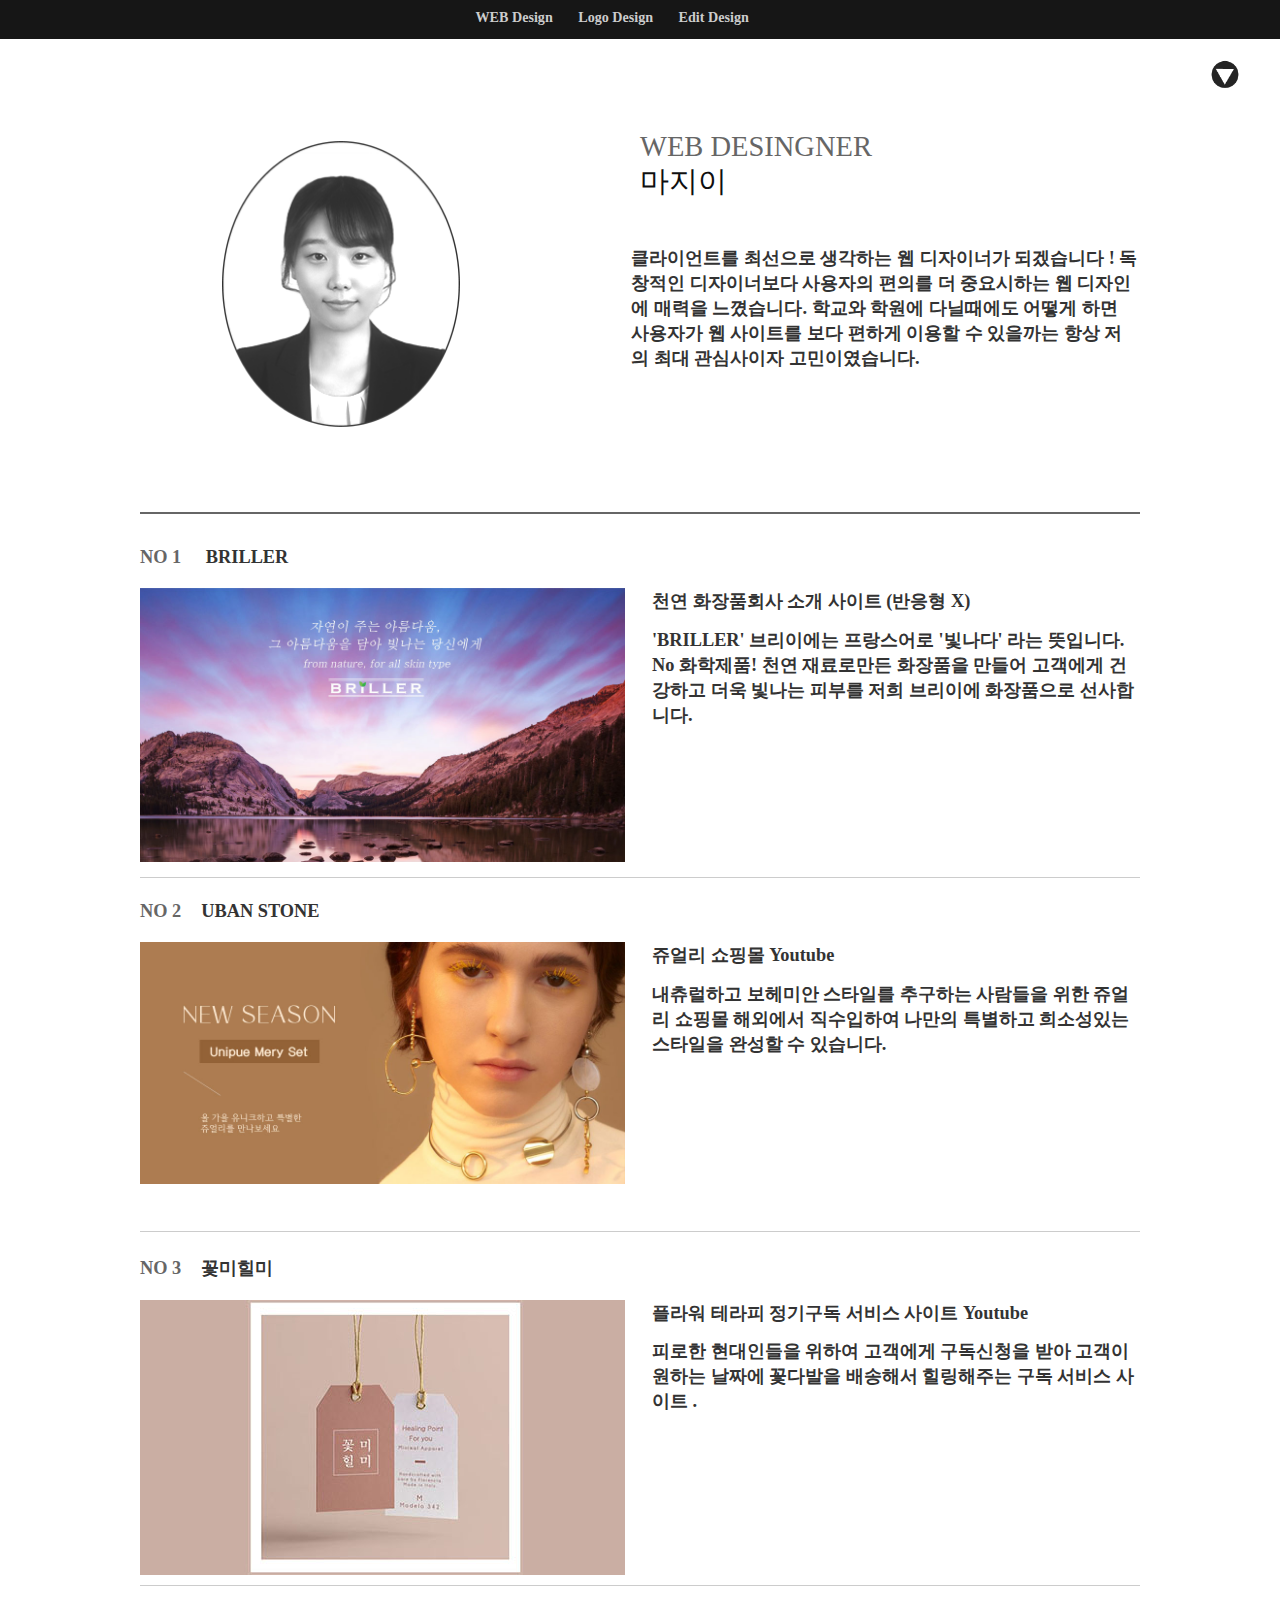
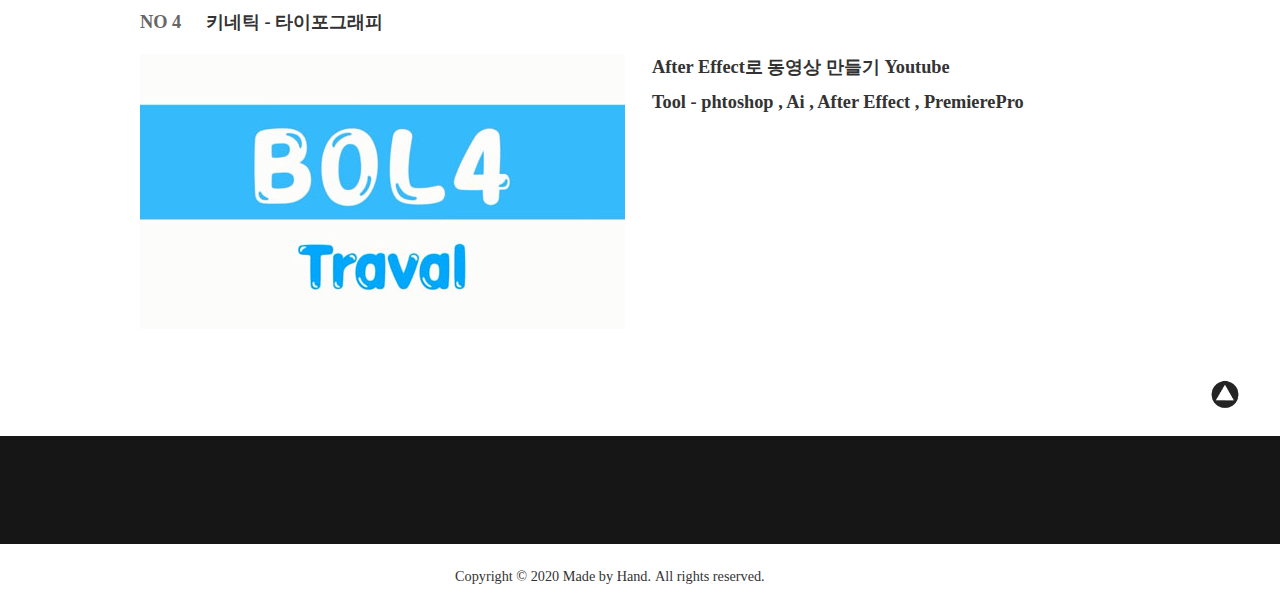
==== index.html @ 869786cc "react_compl" ====
<!DOCTYPE html>
<html dir="ltr" lang="en-US"> 
<head> 
 
<meta http-equiv="X-UA-Compatible" content="IE=Edge" /> 
<meta charset="UTF-8"/> 
 
<meta name="description" content="Made by Hand" /> 
<meta name="viewport" content="width=device-width; initial-scale=1.0; maximum-scale=1.0" />
  
<link href="portfolio/main.css" rel="stylesheet" media="all" />
<link href="portfolio/nav.css" rel="stylesheet" media="all" />

<!-- <link rel="author" href="humans.txt" />
  
<script src="/mint/?js" type="text/javascript"></script>

<script src="http://use.typekit.com/pnt3mmt.js"></script> 
<script>try{Typekit.load();}catch(e){}</script>  -->

<!-- <script src="http://code.jquery.com/jquery-1.6.1.min.js"></script>
<script src="http://thisismadebyhand.com/js/modernizr-2.0.6.js"></script>
<script src="http://thisismadebyhand.com/js/vimeo.js"></script>
<script src="http://thisismadebyhand.com/js/misc.js"></script>
<script src="http://thisismadebyhand.com/js/respond.min.js"></script> -->

<title> 항상 최선을 원하는 웹디자이너 , 마지이 </title> 


 
</head> 

<body>
	<div id="nav"> 
	    <ul>
	    	<li class="current"><a href="file/web.html">WEB Design</a></li>
	    	<li class="current"><a href="file/logo.html">Logo Design</a></li>
	    	<li class="current"><a href="file/edit.html">Edit Design</a></li>
	    	
			
		</ul>

 	</div><!--#nav-->
<br> <!--- 버튼 과 nav의 간격 조정---->  
<div id="wrapper"> 

  <div id="content" class="home">


    <div class="position">
		<a href="#footer"><img src="file/footerButtom.png" alt="bottum" 
			></a>
      </div>
    

	  <div id="head"> 

		
		<h1 class="logo"><a href="index.html"><img src="portfolio/myphto.png" alt="Made by Hand" /></h1> 
	

		<h2 class="title"><span>WEB Desingner</span> 마지이</h2>  <!-- 폰트 크기 수정-->

	
		
		</div><!--#head--> 
      

	<!-- 내 이미지랑 자기소개 문구 좋은거 넣기 -->
	<div class="film-container"> 
	    <!-- <div class="player"> 
	 
			 <img src="http://thisismadebyhand.com/imgs/bike-maker.jpg" class="film-fallback" alt="{film_title}" />
		
		 <iframe src="http://player.vimeo.com/video/66106900?title=0&amp;byline=0&amp;portrait=0&amp;color=f1f1ef" id="vimeo" width="1200" height="675" frameborder="0"></iframe>
	    </div>   -->
	    <div class="film-intro"> 
		  <p> 

			클라이언트를 최선으로 생각하는 웹 디자이너가 되겠습니다 !
			독창적인 디자이너보다 사용자의 편의를 더 중요시하는 웹 디자인에
			매력을 느꼈습니다.
			학교와 학원에 다닐때에도 어떻게 하면 사용자가 웹 사이트를 보다 편하게
			이용할 수 있을까는 항상 저의 최대 관심사이자 고민이였습니다.
			
		  </p>
		      

		
  

	     <!-- <a href="http://thisismadebyhand.com/film/the_bike_maker" class="credits">credits</a> -->
		</div> 
		
	</div>
   

	<div class="film-list">
		  <h2 class="more-series"></h2>
		  <br>
		  <ol>
			
			 	 
			  <li>
				<a href="http://briller.dothome.co.kr/index.html">
			  		<div class="film-list-item">
			  			<h3 class="title"> <span> No 1 </span> BRILLER</h3>
				  		<img src="portfolio/main_img3.jpg" alt="The Distiller" />
                   
				  		<div class="film-desc">
                              <h4>천연 화장품회사 소개 사이트 (반응형 X)</h4>
				  			  <p> 'BRILLER' 브리이에는 프랑스어로 '빛나다' 라는 뜻입니다. No 화학제품! 천연 재료로만든
                                  화장품을 만들어 고객에게 건강하고 더욱 빛나는 피부를 저희 브리이에 화장품으로 선사합니다.
                              </p>
								
							</a> 
						  </div><!--.film-desc-->
						
			  		</div><!--.film-list-item-->
			  </li>
			  	 
			  <li>
				<a href="https://youtu.be/ygRdBAuLmvg">
			  		<div class="film-list-item">
			  			<h3 class="title"><span>No 2</span>UBAN STONE</h2>
				  		<img src="portfolio/new3.jpg" alt="The Knife Maker" />
                 
				  		<div class="film-desc">
                            <h4> 쥬얼리 쇼핑몰 Youtube</h4>
				  			<p> 내츄럴하고 보헤미안 스타일를 추구하는 사람들을 위한 쥬얼리 쇼핑몰
                                해외에서 직수입하여 나만의 특별하고 희소성있는 스타일을 완성할 수 있습니다.
							  </p>
							  <!-- <p>
						      WORK 
							 <br>- 기여도 100% 
							  <br>      - 로고 제작 , 레이아웃 제작, 메인 페이지, 상세페이지 이미지 제작
                              <br>       - bootstrap , javascript 코딩 작업
                              <br>       - jsp , spring 작업 
                              <br>       - sqlDeveloper 회원가입 , 로그인 , 게시판 구현
                            </p> -->
						</a>
				  		</div><!--.film-desc-->
			  		</div><!--.film-list-item-->
			  </li>
			  	 
			  <li>
				<a href="https://youtu.be/Ve0zOgOhh1Q">
			  		<div class="film-list-item">
			  			<h3 class="title"><span>No 3</span>꽃미힐미</h3>
				  		<img src="portfolio/flower.jpg" alt="The Beekeeper" />
                  
				  		<div class="film-desc">
                            <h4> 플라워 테라피 정기구독 서비스 사이트 Youtube</h4>
                            <p>  피로한 현대인들을 위하여 고객에게 구독신청을 받아
                                고객이 원하는 날짜에 꽃다발을 배송해서 힐링해주는
                                구독 서비스 사이트 .
                            </p>
						 <!-- WORK 
						 <br> - 기여도 30% 
                             <br>      - 로고 제작 , 레이아웃 제작, 메인 페이지, 상세페이지 이미지 제작
                             <br>      - bootstrap , css 코딩 작업
                             <br>      - jsp , spring 작업 
                                  
                          </p> -->
						</a>
                        </div><!--.film-desc-->
			  		</div><!--.film-list-item-->
			  </li>
			  
			
			  
			  <li>
				<a href="https://youtu.be/M80Gk_ZVN9g" >
			  		<div class="film-list-item" >
			  			<h3 class="title" ><span>No 4</span> 키네틱 - 타이포그래피</h3>
				  		<img src="portfolio/typo.jpg" alt="The Beekeeper" style ="outline: soild 1px #000;" />
                  
				  		<div class="film-desc">
                            <h4> After Effect로 동영상 만들기 Youtube</h4>
                       <p>Tool -  phtoshop , Ai , After Effect , PremierePro</p>
                          <!-- <p> 
							  WORK 
							  <br> - 기여도 100% 
							  <br>	   - 이미지 제작 
							  <br>	   - Effect 기능 구현 
							  <br>	   - 음악 , 영상 편집
                                  
                          </p> -->
						</a>
                        </div><!--.film-desc-->
			  		</div><!--.film-list-item-->
			  </li>
              
              
              
            </ol>
    
		</div><!--.film-list-->
		
		
	</div><!--#content-->
	
	<div class="top">
		<div class="position">
		  <a href="#"><img src="file/topButtom.png" alt="top" ></a>

		   </div>
		</div>


		<br>
	
		</div><!--#wrapper (opens in includes/document_head)--> 
		

  

		<div id="footer"> 
	
		
		</div><!--.newsletter-->
	
	  
	
			 <div class="copyright">
				 <script type="text/javascript">
			   </script>
	
				 <span>Copyright &copy; 2020 Made by Hand.</span><span>All rights reserved.</span>
			 </div><!--.copyright--> 
		</div><!--#footer-->

</body> 
</html>
---- portfolio/main.css ----
/* Made by Hand styles */
/* The visual design and layout for Made by Hand are copyright Mandy Brown and may not be reproduced. */


/* reset --------------------------------------------------------------------------------------- */

html, body, div, span, object, iframe, h1, h2, h3, h4, h5, h6, p, a, em, img, strong, b, u, i, dl, dt, dd, ol, ul, li { margin: 0; padding: 0; font-size: 100%; vertical-align: baseline; border: 0; outline: 0; background: transparent; }
ol, ul { list-style: none; }
:focus { outline: 0; }

/** ----------------------
 	fonts loading 
---------------------- **/
.wf-loading { visibility: hidden; /* hide web fonts until they have finished loading */ }

/** ----------------------
 	general 
---------------------- **/


body {  /* 전체 페이지 */
	background: rgb(255, 255, 255);  /*1200px 제외된 나머지 바탕 색*/
	color: #333;
	font: 1.14564em "Adobe Caslon Pro Bold"; /* 18px/16px */
}

.position{  /* 탑 보턴 클릭시 이동 이미지로 바꺼서 다시 정렬*/
  text-align: right;
}

.position img{

	width: 30px;
	height: 30px;
}


.top{  /* top 버튼 자꾸 내용으로 들어가서 div 만들어서  wrapper 밖으로 빼냄*/
	max-width: 1200px; margin: 0 auto;
	/* display : block; */
	margin : right;
	
}

/* 반응현 안  contents*/
#wrapper { max-width: 1200px; margin: 0 auto; background: rgb(255, 255, 255); overflow: hidden; }

h2.title {   /* 내소개 폰트 설정*/
	width: 50%; /* 540px/1200px */
	font-size: 1.55555em; /* 32px/16px */
	/* font-style: italic; */
	font-weight: normal;
	color: rgb(15, 15, 15);
	float: right;   /* 1200px  50 % > 600px 안에 오른쪽 정렬*/
	margin-left: 1%; /* 24px/1200px */
	display: block;

}

h2.title span {  /* 상단 webdesigner 글자 설정*/

	margin-top: -1px;
	color: #666; 
	font: 300 .4375em/1.2 ; /* 14px/32px */
	display: block; 
	text-transform: uppercase;
	
}

 h3 {  
	/* padding-top: .75em;  */

	color: #333;
	font: bold 5em ; 
	text-transform: uppercase;
	padding-bottom: 20px; 
	
} 
h3.title span{
	
	color: #666; 
	font: 500 .4375em/1.2 ; /* 14px/32px */
	/* display: block;  */
	/* text-transform: uppercase; */
	padding-right: 20px;
}

dl { 
	margin: 1.5em 0; /* 24px/16px */ 
	padding-top: 2.25em; /* 36px/16px */ 
	border-top: 2px solid #ccc; 
}
dt { 
	font: .75em/1.5 ; /* 12px/16px */
	text-transform: uppercase;
}
dd { margin-bottom: 1.5em; /* 24px/16px */ font-style: italic; }

p { margin: .75em 0; }

a {   /* nav 텍스트 스타일 변화*/
	color: #333; 
	font-family: ;
	text-decoration: none; 
	font-style: normal; 
	font-weight: bold; 
}


a:hover {color: #2CBAE2;}

dd a { 
	
	font-weight: bold; 
	font-family: "adobe-caslon-pro-1", "adobe-caslon-pro-2"; 
}
strong { font-weight: bold; }



/** -----------------------------
 	MBH heading (in header & footer) 
------------------------------ **/
#head { width: 100%; height: 50px; margin: 2em auto .75em; display: block;   margin-bottom: 12.546em;}


/*  logo 변경  */
#head h1.logo, #footer h1.logo {
	width: 50%; /* 600px/1200px */
	height: 2.8125em;
	float: left;
	margin-left: -15%; /* 10px/600px */
}

#head h1 img { float: right; width: 238px;  }

#footer h1.logo { margin-left: -1.2%; /* 4px/600px */ }
#footer h1.logo img { float: right; max-width: 100%; }



/** ----------------------
 	film
---------------------- **/
.film-container { margin: 0 auto;
				 
				 }

.film-intro { width: 42.23234%; /* 485px/1200px */ float: right; clear: both; margin: -15% 8.5% 7em 0; }

.player { width: 100%; clear: both; position: relative; }
.player iframe { z-index: 0; }
.film-fallback { max-width: 100%; }



.film-desc { width: 40.23234%; /* 485px/1200px */ float: right; clear: both; margin: 0 8.5% 2.25em 0; }

/* .film-desc p { font-style: italic; } */
.film-desc p a { font-style: normal; font-weight: bold; font-size: 20px; /* 16p/18px */}

/* 
iframe { max-width: 100%; }
.ie6 #vimeo { width: 100%; } */

/** ----------------------
 	film listings 
---------------------- **/ 
.film-list { 
	width: 83.333333%; /* 1000px/1200px */
	clear: both; 
	margin: 2.25em auto; 
	border-top: 2px solid #666; 
}
.film-list h2.more-series { 
	margin-top: -.9375em; /* 15px/16px */
	text-align: center;
} 
/* .film-list h2.more-series img { width: 284px; margin: 0 auto; } */

/* Hover color for each film list item */
.film-list a:hover h2.title, .film-list a:hover h2 span {color: #28A8CC;}


.film-list ol li { 
	width: 100%; 
	height: 15em; /* 270px/16px */
	margin: .75em 0 1.25em; 
	padding-bottom: 3em; 
	border-bottom: 1px solid #ccc; 
}

.film-list ol li:last-child {border-bottom: none;}
.film-list-item h2.title, .film-list-item img, .film-list-item .film-desc { width: 48.5%; /* 485px/1000px  height는 적용 안됨*/ }
.film-list-item h2.title { 
	margin: .75em 0; 
	float: right;
	clear: right;
	border-bottom: 1px solid #999; 
	font-size: 1.75em; /* 28px/16px */
	font-family: "adobe-caslon-pro-1", "adobe-caslon-pro-2", "Times New Roman", Georgia, serif;
}

.film-list-item h2.title span { width: 150px; font-size: .5em; margin-bottom: .1875em; }
.film-list-item img { float: left; margin-bottom: 24px;}
.film-list-item .film-desc { margin-right: .3%; float: right; clear: none; }
a .film-list-item {font-family: "adobe-caslon-pro-1", "adobe-caslon-pro-2", "Times New Roman", Georgia, serif; font-weight: normal;}


.film-list ol li.coming-soon, .film-list ol li:first-child  { border-top: none; }
.film-list ol li.coming-soon h2 { color: #666; }

/** ----------------------
 	about/shoppe
---------------------- **/
.about #head, .shoppe #head { border-bottom: 1px solid #ccc; padding-bottom: 1.5em; /* 24px/16px */ }
.about h2.title, .shoppe h2.title { margin-top: .46875em; /* 15px/32px */ }

.about .project { width: 65.833333%; /* 790px/1200px */ min-height: 800px; margin: 1.5em auto 60px auto; }
.about .project a {font-size: .8888889em; /* 16px/18px */}
.project div { width: 74.683545%; /* 590px/790px */ float: left; }
.project dl { 
	width: 22.78481%; /* 180px/790px */ 
	float: right; 
	margin: .875em -1.518987% 0 0; 
	padding: 0;
	border: none; 
}

.project strong { 
	font: bold 1em/1.5 "museo-sans-rounded-1", "museo-sans-rounded-2", sans-serif; 
	text-transform: uppercase;
}

.shoppe .shoppe-list { width: 83.333333%; /* 1000px/1200px */ margin: 0 auto; }
.shoppe-list-item { 
	margin: 1.5em 0 .875em; 
	padding-bottom: .875em; 
	border-bottom: 1px solid #ccc; 
	display: block; 
	clear: both;
	overflow: hidden;
}
.shoppe-list-item img, .shoppe-list-item .item-desc { width: 48.5%; /* 485px/1000px */ float: left; }

.shoppe-list-item .buy { 
	color: #fff; 
	font: .875em/1.5 "museo-sans-rounded-1", "museo-sans-rounded-2", sans-serif;
	text-transform: uppercase;
	background: #666; 
	margin-right: 2.474227%; /* 12px/485px */ 
	padding: .1875em 1.030928%;
	border-radius: 3px;
}
.shoppe-list-item .buy:hover { cursor: pointer; background: #333; }
.shoppe-list-item .price, .shoppe-list-item .date { 
	color: #666; 
	font: 300 .75em/1.5 "museo-sans-rounded-1", "museo-sans-rounded-2", sans-serif; 
}
.shoppe-list-item .item-desc { float: right; margin-bottom: 36px; }
.shoppe-list-item .item-desc p { 
	font-style: normal; 
	font: normal 1em/1.375em "adobe-caslon-pro-1", "adobe-caslon-pro-2", "Times New Roman", Georgia, serif; 
	/* 18px font size/22px line-height */
}
.shoppe-list-item .item-desc a { font-size: .88888889em; /* 16px/18px */;}

.pagination { width: 83.333333%; /* 1000px/1200px */ height: 72px; margin: .75em auto; }
.pagination li { width: 12px; height: 22px; float: left; margin-right: 12px; }
.pagination li span, .pagination li a { font-family: "museo-sans-rounded-1", "museo-sans-rounded-2", sans-serif; }
.pagination li span.current, .pagination li:hover a { 
	width: 12px;
	color: #fff;
	text-align: center;
	background: #666;
	margin-left: -4px; 
	padding: 0 2px;  
	border-radius: 3px; 
	display: inline-block; 
}

/** ----------------------
 	footer 
---------------------- **/
#footer {
	width: 100%; 
	background: rgb(22, 22, 22);
	color: #ccc;
	font-style: italic;
	padding: 3em 0;
	font-size: 18px;
	line-height: 1.33333333em; 
	overflow: hidden;
}

/*---- Twitter feed ----*/
/* .twitter-feed { 
	width: inherit; 
	margin: 4em auto .5em; 
	padding-bottom: 2em;
	border-top: 2px solid #666;
	border-bottom: 2px solid #666; 
	overflow: visible;
} 
.twitter-feed h2 { margin-top: -15px; text-align: center; }
.twitter-feed h2 img { margin: 0 auto; }
.twitter-feed ol { width: 100%; height: 140px; margin: .66666667em auto; padding: 0 .5%; }
.twitter-feed ol li { 
	width: 31.666667%; /* 380xp/1200px 
	float: left; 
	display: block; 
	margin-right: 1.666667%; 
}
#footer .twitter-feed a { font-weight: 300; color: #fff; font-size: .88888889em; /* 16px/18px }
#footer .twitter-feed a:hover {color: #38cbf6;}
.twitter-feed .date {
	font-size: .66666667em; 
	font-style: normal;
	font-weight: 100;
	font-family: "museo-sans-rounded-1", "museo-sans-rounded-2", sans-serif; 
} */

/*---- Copyright ----*/
.copyright { width: 370px; height: 2em; margin: 20px auto; font-size: .77777778em; /* 14px/18px */ }
#footer .copyright a { 
	color: #fff; 
	border-right: 1px solid #fff; 
	margin: 6px 6px 0 0; 
	padding-right: 12px;
	float: left;
	line-height: 1em;
}
#footer .copyright a:hover {color: #38cbf6;}
.copyright span { min-width: 105px; margin-top: 4px; float: left; display: inline-block; }
.copyright span:last-child { margin-left: 4px; }

/** ----------------------
 	clear floats 
---------------------- **/

.group:after {
  content: "."; 
  display: block; 
  height: 0; 
  clear: both; 
  visibility: hidden;
}

/** --------------------------------------------
 	media queries
------------------------------------------- **/
@media screen and (max-width: 1200px) { #footer .group { width: 94.791667%; /* 728px/768px */ } }
@media screen and (max-width: 1150px) { 
	.film-container { text-align: center; } 
	.player { width: 94.921875%; /* 972px/1024px */ margin: 0 auto; } 
	.film-desc { text-align: left; }
}

/* ---- 
	max-width 1024px 
---- */
@media screen and (max-width: 1024px) { 
    /*영상크기 조율*/
	.film-desc { width: 44.921875%; /* 345px/768px */ margin-right: 3.90625%; /* 29px/768px */ }
	.film-list { width: 94.791667%; /* 728px/768px */ }
	.film-list-item h2.title { margin: 0; }
	
	/* #footer .group { width: 94.791667%; /* 728px/768px  }
	#footer .about-project p { width: 345px; margin-left: 21px; }
	#footer .twitter-feed li { width: 45%; }
	#footer .twitter-feed li:first-child { margin-right: 45px; }
	#footer .twitter-feed li:last-child { display: none; }
	#footer .newsletter input[type="text"] {width: 285px;} */
}
/* ---- 
	max-width 768px 
---- */
@media screen and (max-width: 768px){
	#wrapper { margin: 0 20px; overflow: hidden; }
	h2.title span { width: 75%; }
	.about .project, .shoppe .shoppe-list { width: 94.791667%; /* 728px/768px */ }
	#footer .about-project p { width: 41.40625%; }
	#footer .newsletter input[type="text"] {width: 60%;}
	
}
/* ---- 
	max-width 600px 
---- */
@media screen and (max-width: 600px) {
	#wrapper { margin: 0 20px; overflow: hidden; }
	#head h1.logo, h2.title, h2.title span, .film-desc, .film-list, .film-list-item img, 
	.film-list-item .film-desc, .film-list-item h2.title, .film-list-item h2.title span, 
	#footer .about-project p, .twitter-feed ol li { width: 100%; }
	
	#head { height: 205px; }
	h2.title { 
		width: 100%; 
		height: 2.5em; /* 40px/16px */ 
	    float: initial;
		text-align: center;
		margin-top: 8.567em;
		padding-right: 5em;
		/* display: none;   */
		
	}
	h2.title span { 
		width: 100%; 
		font-size: 1em;
		clear: both; 
		/* float: left;  */
		display: inline-block;
		margin-top: 12px;
	}
	
	#head h1.logo, #footer h1.logo { float: none; margin: 0 auto; text-align: center; }
	#head h1.logo img { float: none; margin: 0 auto; }
	

	/* 자기 소개 중앙정렬 100% 꽉채우기*/
    .film-intro {float: none; margin: 0 auto; text-align: left;
	             width: 100%;
				   }  


	.film-desc { float: none; }
	.film-list ol li { 
		min-height: 470px; 
		margin: .75em 0;
		border-bottom: 1px solid #ccc; 
		padding-bottom: 24px; 
		border-top: none; 
	}
	.film-list-item { margin: 0 0 12px 0; height: 18.1481481em; /* 490px/27px */ }
	.film-list-item h2.title { border-bottom: none; margin: 0; }
	.film-list-item .film-desc { margin: 0; }

	/* ----- about ----- */
	.about #head, .shoppe #head { height: 4.6875em; }
	.about .project { width: 100%; }
	.project div, .project dl { width: inherit; float: none; }
	.project div { border-bottom: 1px solid #ccc; margin-bottom: 24px; }
	
	/* ----- shoppe ------ */
	.shoppe .shoppe-list { width: 100%; }
	.shoppe-list-item { margin: 12px 0 0 0; border-bottom: 1px solid #ccc; }
	.shoppe-list-item:first-child { margin-top: 12px; }
	.shoppe-list-item img, .shoppe-list-item .item-desc { width: 100%; float: none; }
	.shoppe-list-item img { margin-top: 12px; }
	.shoppe-list-item .item-desc { margin: 12px 0; }
	.pagination { margin-left: 0; } 	
	
	/* ----- footer ------ */
	#footer .group { width: 90.833333%; /* 545px/600px */ }
	#footer h1.logo img {float: none;}
	#footer .about-project { height: 6.0625em; }
	#footer .about-project p { margin: 12px 0 0 0; }
	#footer .twitter-feed ol { margin-top: 0; }
	#footer .twitter-feed ol li { margin: 6px 0 0 0; width: 100%; }
	#footer .twitter-feed ol li:last-child { display: block; }
	#footer .twitter-feed p {margin-bottom: 0;}
	#footer .newsletter { margin-top: 40px;}
  #footer .newsletter h3 {width: 100%; float: none; text-align: center; }
  #footer .newsletter form {float: none;width: 100%;margin: 0 auto;}
  #footer .newsletter input[type="text"] {width: 84.5%;float: left; margin-right: 4px;}
	.copyright { margin-top: 1.25em; }
}
/* ----
	max-width 480px
---- */
@media screen and (max-width: 480px){
	.film-list ol li { min-height: 420px; }
	#footer .twitter-feed ol li p { margin-bottom: 0; }
}
/* ----
	max-width 400px
---- */
@media screen and (max-width: 400px) { 
	#nav { height: 3.125em; /* 28px/16px */ }
	#nav ul { width: 70%; height: 50px; clear: both; }
	#nav ul li:nth-child(3) a { margin-right: 0; }
	#nav ul li:nth-child(3):after { content: ''; }
	#nav ul li:last-child { width: 230px; }
	#nav ul li.twitter { width: 100%; margin: 5px 26.086957%; }	
	
	.copyright { width: 70%; /* 280px/400px */ margin-top: 1.25em; text-align: center; }
	.copyright span:last-child { width: 100%; float: none; margin: 0 auto; }
	
	h2.title span { margin-top: 0; }
	dd { margin-bottom: 1em; }
	
	#head h1.logo, #footer h1.logo { float: none; margin: 12px auto;	}
	
	.film-desc { width: 100%; float: none; }
	
	.film-list, .film-list-item img, .film-list-item .film-desc { width: 100%; }	
	.film-list h2.more-series { margin-top: -.59375em; /* 9.5px/16px */ }
	.film-list h2.more-series img { width: 210px; }
	.film-list-item h2.title { height: 2em; border: none; margin-bottom: 0; }
	.film-list-item h2.title span { width: 100%; }
	.film-list-item .film-desc { margin-bottom: 0; }
	
	#footer h1.logo { width: 100%; text-align: center; } 
	#footer h1.logo img { width: 61.8175%; /* 198px/320px */ margin: 0 auto; float: none; }
	
	#footer .newsletter  {margin-top: 60px;}
  #footer .newsletter input[type="text"] {width: 83%;}
	
	#footer .twitter-feed { margin: 2em auto .5em; border-bottom: 2px solid #666; padding-bottom: 3.75em; clear: both; }
	#footer .twitter-feed h2 img { width: 280px; margin-left: -7px; }
	#footer .twitter-feed ol { margin-top: 0; }	
}

/* ----
  max-width 320px
---- */
@media screen and (max-width: 320px) {
  #nav ul { width: 75%; height: 50px; clear: both; }
	.copyright { width: 87.5%; /* 280px/320px */ margin-top: 1.25em; text-align: center; }	
	#footer .newsletter  {margin-top: 60px;}
  #footer .newsletter input[type="text"] {width: 75%;}
}
---- portfolio/nav.css ----
/** ----------------------
 	navigation 
---------------------- **/
#nav {  
	width: 100%; 
	height: 2em; /* 28px/16px */
	background: rgb(22, 22, 22);  /*nav 배경색*/ 
	/* text-transform: uppercase; */ /* 글자 대문자 자동 변경*/
	margin-top: -.625em; /*-10px/16px*/
	padding-top: .75em;
   }
#nav ul { 
    
	width: 350px; /*ul a 텍스트 중앙 정렬 반응형 됨.*/
	margin: .375em auto; /* 숫자 늘리면 텍스트 바가 줄어든다. 왱??*/
	color: #ccc; 
	font: .856em "museo-sans-rounded-1", "museo-sans-rounded-2"; /*14px/16px*/
    
}
#nav ul li { min-width: 13.75%; 
             float: left;  /*문자 일렬로 나열*/
             margin-left: 3%; /*문자사이 간격 li 간격*/
          
}
/* #nav ul li:after { content:'\002F'; } */  /* li  텍스터 뒤에 자동 / 붙이기*/
/* #nav ul li.twitter:after { content: ''; } */
#nav ul li a:hover { color: #fff; }
#nav ul li.twitter { width: 30%; margin-right: 0; }
#nav ul li a { 
	color: #ccc;
	font-size: 0.9em; /* 14px/16px */
	/* font-weight: bold; */
	margin-right: 15px;
}
#nav ul li a img { margin-right: 3%; }
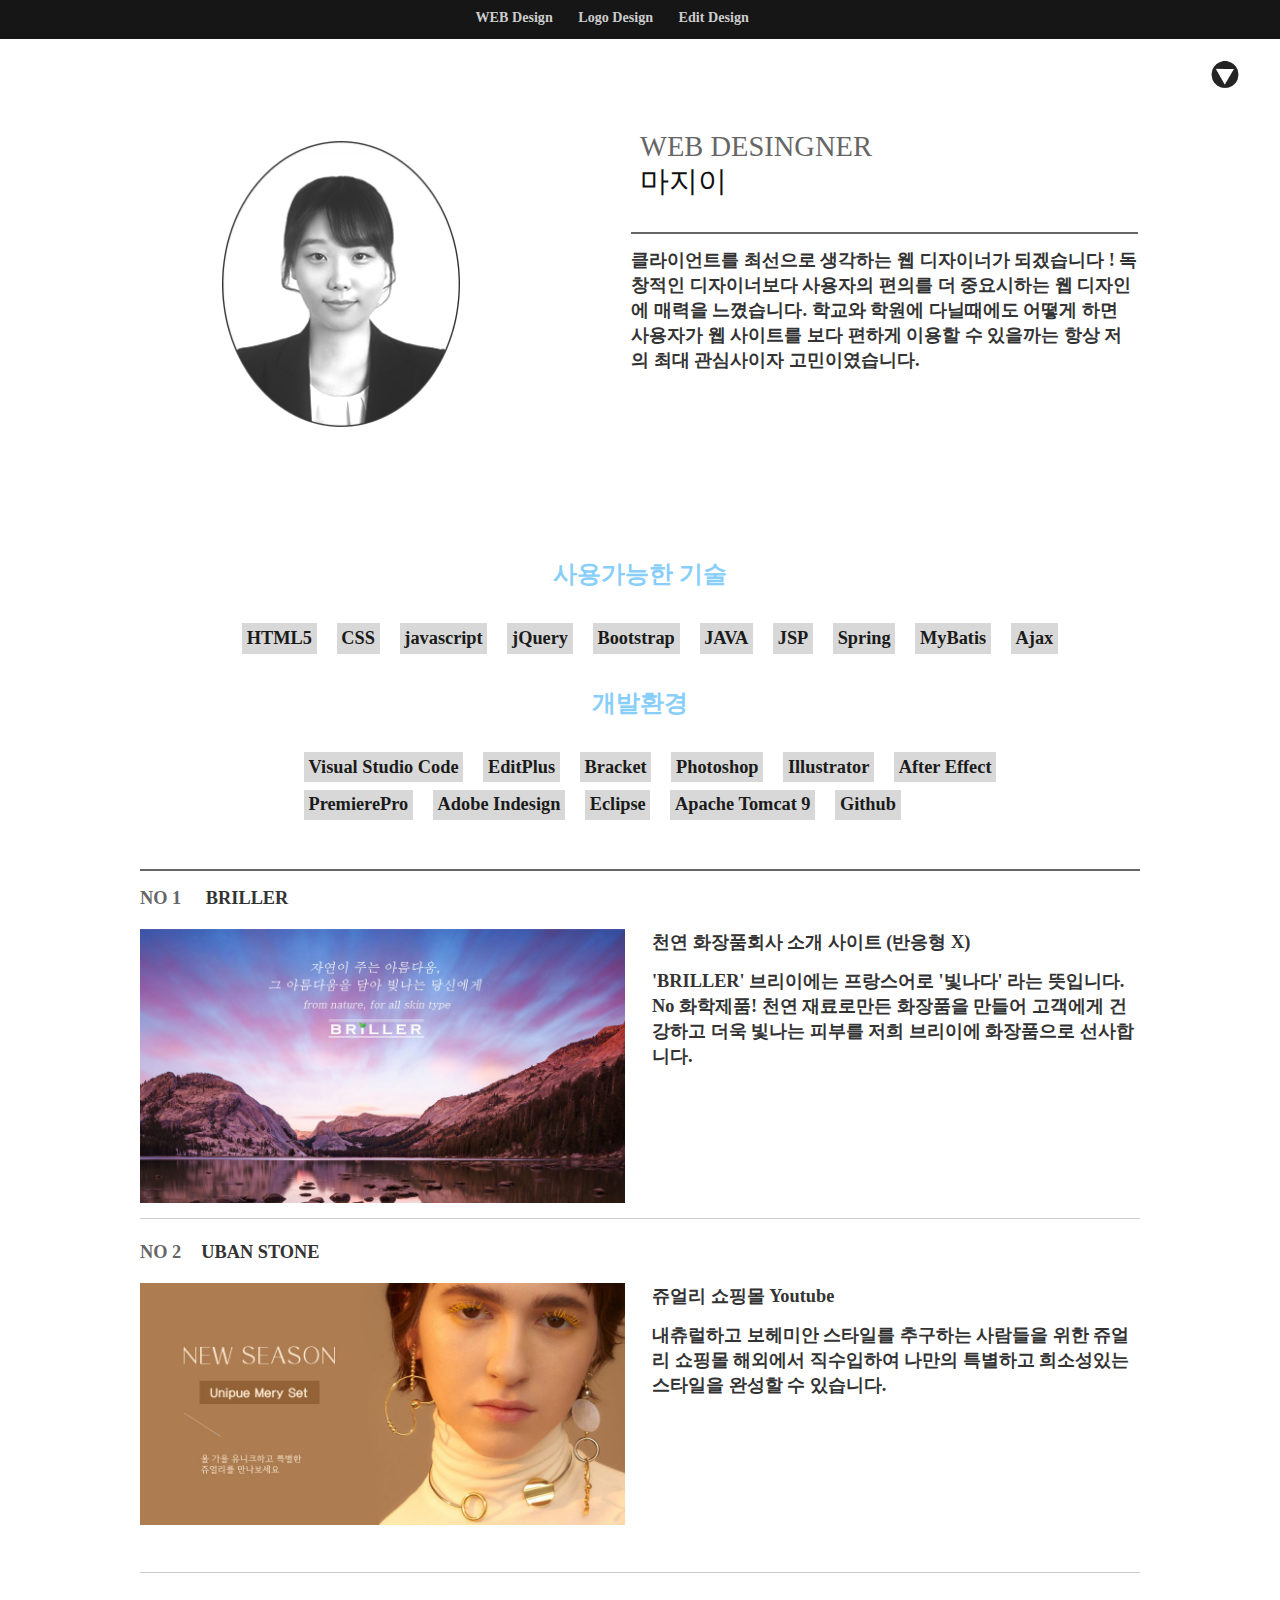
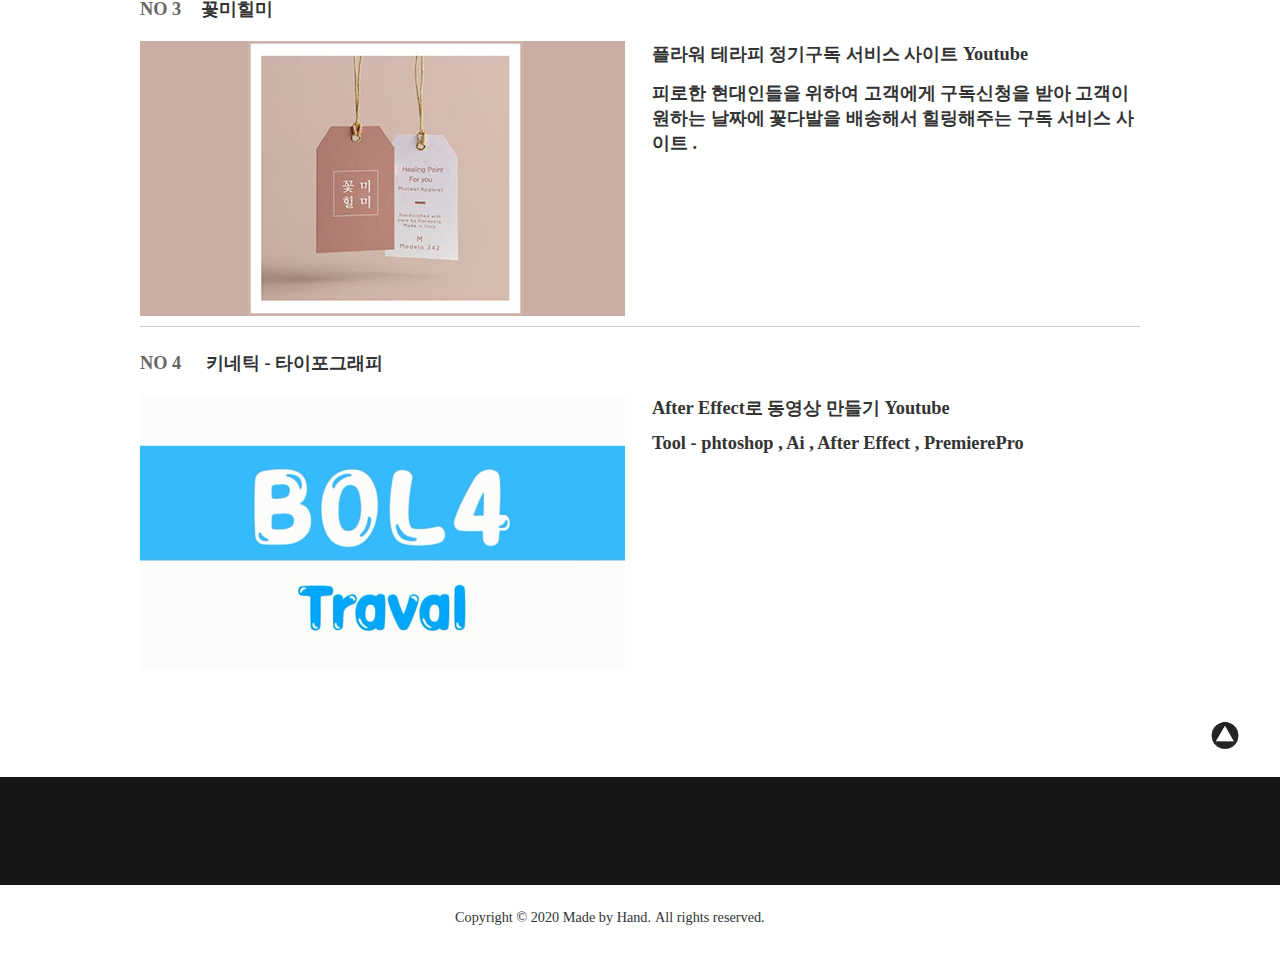
==== commit 1267f228: "main_comp" ====
--- a/index.html
+++ b/index.html
@@ -65,6 +65,9 @@
 	
 		
 		</div><!--#head--> 
+
+
+	
       
 
 	<!-- 내 이미지랑 자기소개 문구 좋은거 넣기 -->
@@ -94,6 +97,48 @@
 		</div> 
 		
 	</div>
+
+
+
+	<div id="skills">
+		<h2 class="heading"> 사용가능한 기술</h2>
+ 
+			<ul>
+		   <li>HTML5</li>
+		   <li>CSS</li>
+		   <li>javascript</li>
+		   <li>jQuery</li>
+		   <li>Bootstrap</li>
+		   <li>JAVA</li>
+		   <li>JSP</li>
+		   <li>Spring</li>
+		   <li>MyBatis</li>
+		   <li>Ajax</li>
+			</ul>
+ 
+ 
+		 </div>
+   <br>
+	   <div id="skills">
+	  <h2 class="heading"> 개발환경</h2>
+ 
+	  <ul>
+	   <li>Visual Studio Code</li>
+	   <li>EditPlus</li>
+	   <li>Bracket</li>
+	   <li>Photoshop</li>
+	   <li>Illustrator</li>
+	   <li>After Effect</li>
+	   <br>
+	   <li>PremierePro</li>
+	   <li>Adobe Indesign</li>
+	   <li>Eclipse</li>
+	   <li>Apache Tomcat 9</li>
+	   <li>Github</li>
+ 
+	  </ul>
+ 
+		 </div>
    
 
 	<div class="film-list">
--- a/portfolio/main.css
+++ b/portfolio/main.css
@@ -124,6 +124,26 @@
 #head { width: 100%; height: 50px; margin: 2em auto .75em; display: block;   margin-bottom: 12.546em;}
 
 
+#skills{ width: 100%; text-align: center;  }  /* text-align: center 에 ul에 inline-block 해야 다 가운데 정렬이된다.*/
+.heading{ padding-bottom: 1em; font-size: 1.3em; color: lightskyblue; }
+
+#skills ul{ 
+	display: inline-block;
+	/* border-top: 1px solid rgb(168, 168, 168); */
+	padding-top: 0.5em; 
+			}
+			
+#skills ul li{
+	 color: rgb(27, 27, 27);
+     background-color:rgb(216, 216, 216); 
+     float: left;
+	 /* outline: 1px solid rgb(167, 167, 167);  */
+	 padding: 0.256em;
+	 margin-left: 20px;
+	 margin-bottom: 0.4em;
+           }
+
+
 /*  logo 변경  */
 #head h1.logo, #footer h1.logo {
 	width: 50%; /* 600px/1200px */
@@ -143,10 +163,11 @@
  	film
 ---------------------- **/
 .film-container { margin: 0 auto;
-				 
+				 padding-bottom: 8em;
+				
 				 }
 
-.film-intro { width: 42.23234%; /* 485px/1200px */ float: right; clear: both; margin: -15% 8.5% 7em 0; }
+.film-intro { width: 42.23234%; /* 485px/1200px */ float: right; clear: both; margin: -15% 8.5% 7em 0;  border-top: 2px solid #666;  }
 
 .player { width: 100%; clear: both; position: relative; }
 .player iframe { z-index: 0; }
@@ -293,32 +314,7 @@
 	overflow: hidden;
 }
 
-/*---- Twitter feed ----*/
-/* .twitter-feed { 
-	width: inherit; 
-	margin: 4em auto .5em; 
-	padding-bottom: 2em;
-	border-top: 2px solid #666;
-	border-bottom: 2px solid #666; 
-	overflow: visible;
-} 
-.twitter-feed h2 { margin-top: -15px; text-align: center; }
-.twitter-feed h2 img { margin: 0 auto; }
-.twitter-feed ol { width: 100%; height: 140px; margin: .66666667em auto; padding: 0 .5%; }
-.twitter-feed ol li { 
-	width: 31.666667%; /* 380xp/1200px 
-	float: left; 
-	display: block; 
-	margin-right: 1.666667%; 
-}
-#footer .twitter-feed a { font-weight: 300; color: #fff; font-size: .88888889em; /* 16px/18px }
-#footer .twitter-feed a:hover {color: #38cbf6;}
-.twitter-feed .date {
-	font-size: .66666667em; 
-	font-style: normal;
-	font-weight: 100;
-	font-family: "museo-sans-rounded-1", "museo-sans-rounded-2", sans-serif; 
-} */
+
 
 /*---- Copyright ----*/
 .copyright { width: 370px; height: 2em; margin: 20px auto; font-size: .77777778em; /* 14px/18px */ }
@@ -423,6 +419,11 @@
 
 
 	.film-desc { float: none; }
+
+
+	#skills {width: 100%; text-align: center;}
+
+
 	.film-list ol li { 
 		min-height: 470px; 
 		margin: .75em 0;
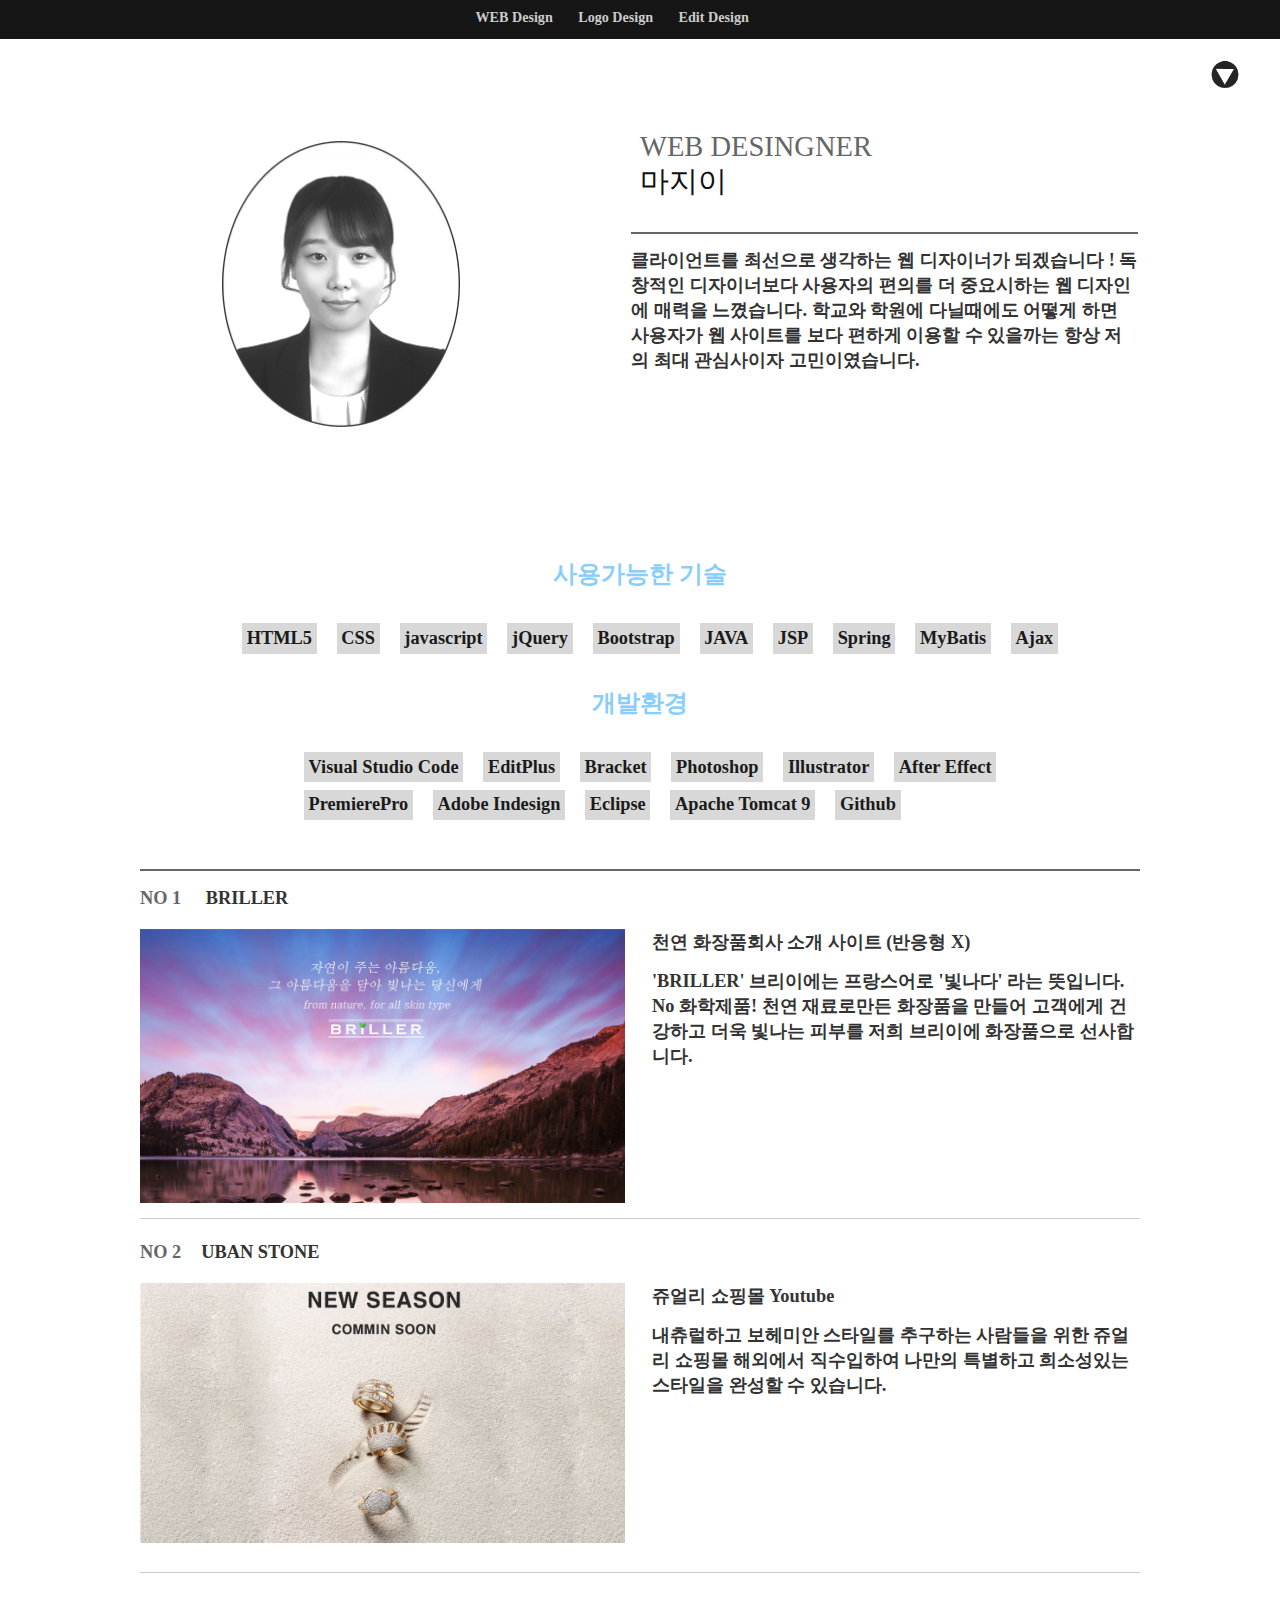
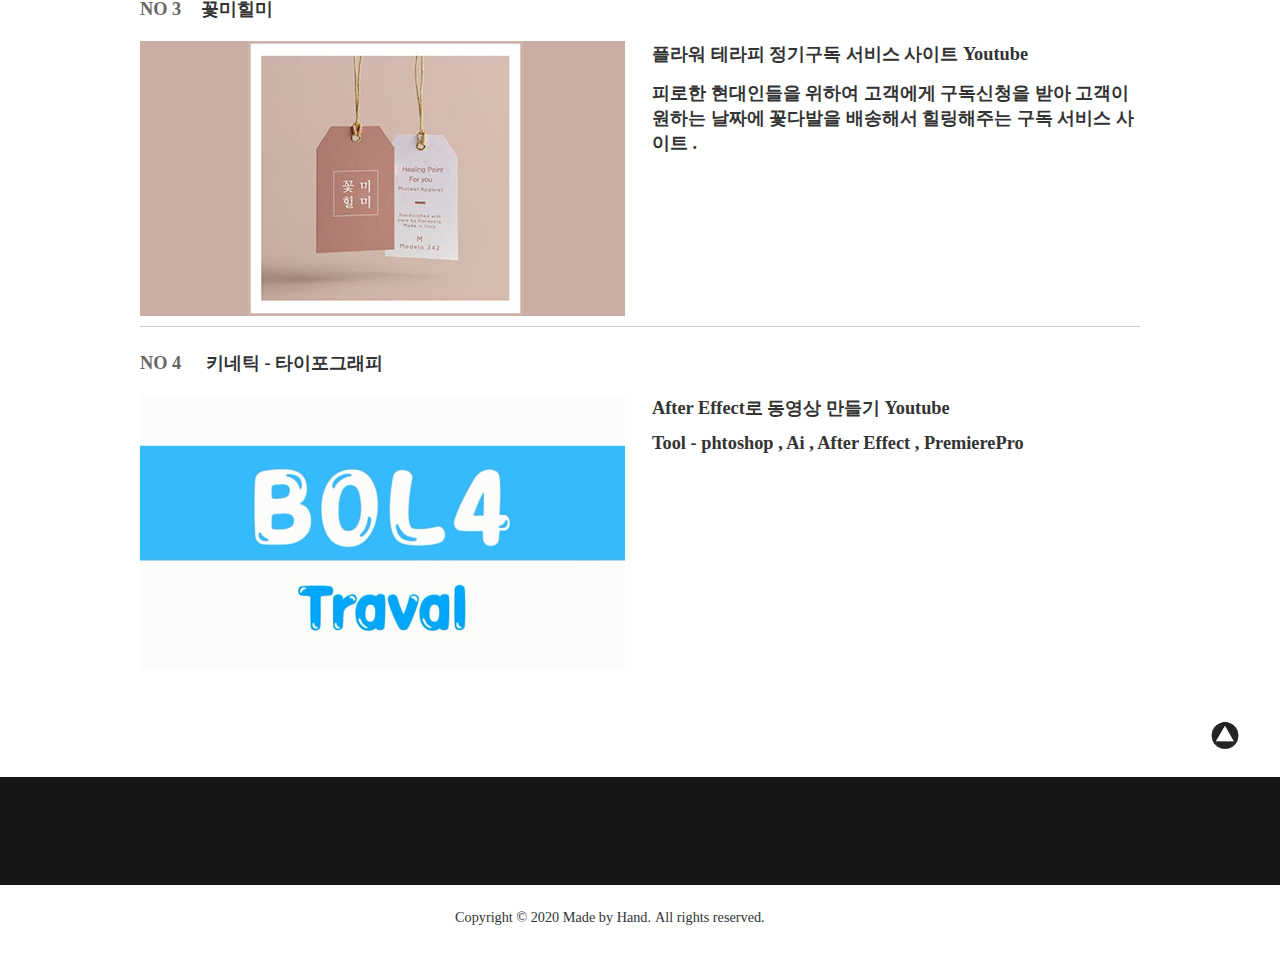
==== commit 10cf3e40: "logo_html1" ====
--- a/index.html
+++ b/index.html
@@ -169,7 +169,7 @@
 				<a href="https://youtu.be/ygRdBAuLmvg">
 			  		<div class="film-list-item">
 			  			<h3 class="title"><span>No 2</span>UBAN STONE</h2>
-				  		<img src="portfolio/new3.jpg" alt="The Knife Maker" />
+				  		<img src="portfolio/44.jpg" alt="The Knife Maker" />
                  
 				  		<div class="film-desc">
                             <h4> 쥬얼리 쇼핑몰 Youtube</h4>
--- a/portfolio/main.css
+++ b/portfolio/main.css
@@ -300,6 +300,44 @@
 	display: inline-block; 
 }
 
+
+#homebtn { text-align: center;
+	display: block; margin: 0px auto;}
+
+/*  ------------------------------------
+	 logo.html
+	 이미지 가운데 정렬 
+-----------------------------------------*/
+
+#homebtn{ padding-bottom: 2em;}
+
+#webLogo{ width: 100%; text-align: center; }
+#webLogo2{ width: 100%; text-align: center; display: none;}
+#webLogo img{ display: inline-block; 
+			  margin: 0 auto; 
+			  padding-top: 3em; 
+			}
+
+
+
+/*  ------------------------------------
+	 web.html
+	 이미지 가운데 정렬 
+-----------------------------------------*/
+
+#{ width: 100%; text-align: center; }
+#{ display: block; margin: 0px auto;}
+
+
+/*  ------------------------------------
+	 edit.html
+	 이미지 가운데 정렬 
+-----------------------------------------*/
+
+#{ width: 100%; text-align: center; }
+#{ display: block; margin: 0px auto;}
+
+
 /** ----------------------
  	footer 
 ---------------------- **/
@@ -360,13 +398,8 @@
 	.film-desc { width: 44.921875%; /* 345px/768px */ margin-right: 3.90625%; /* 29px/768px */ }
 	.film-list { width: 94.791667%; /* 728px/768px */ }
 	.film-list-item h2.title { margin: 0; }
-	
-	/* #footer .group { width: 94.791667%; /* 728px/768px  }
-	#footer .about-project p { width: 345px; margin-left: 21px; }
-	#footer .twitter-feed li { width: 45%; }
-	#footer .twitter-feed li:first-child { margin-right: 45px; }
-	#footer .twitter-feed li:last-child { display: none; }
-	#footer .newsletter input[type="text"] {width: 285px;} */
+
+
 }
 /* ---- 
 	max-width 768px 
@@ -377,6 +410,19 @@
 	.about .project, .shoppe .shoppe-list { width: 94.791667%; /* 728px/768px */ }
 	#footer .about-project p { width: 41.40625%; }
 	#footer .newsletter input[type="text"] {width: 60%;}
+   
+	#webLogo{ width: 100%; text-align: center;  display: none;  }  /* 크기 줄어들시 안보임 id 에 none 처리가 된다. 개별로는 XX*/
+    #webLogo img{ 
+		  
+			  margin: 0 auto;
+			  padding-top: 3em;
+			  /* width: 500px; 
+			  height: 650; */
+			}
+
+
+			#webLogo2{ width: 100%; text-align: center; display:inline-block;}		
+			#webLogo2 img{ width: 100%; text-align: center; display:inline-block;}  /* 자동으로 크기 조절 img - 600px 750px*/		
 	
 }
 /* ---- 
@@ -387,7 +433,19 @@
 	#head h1.logo, h2.title, h2.title span, .film-desc, .film-list, .film-list-item img, 
 	.film-list-item .film-desc, .film-list-item h2.title, .film-list-item h2.title span, 
 	#footer .about-project p, .twitter-feed ol li { width: 100%; }
-	
+
+	/* 상세 페이지 이미지 크기 반응형*/
+	#webLogo {text-align: center;}
+	#webLogo img{ display: block;  float: left; }
+	
+
+
+	/*-----------------
+
+	상세페이지 이미지 크기 반응형
+	-------------------------*/
+
+
 	#head { height: 205px; }
 	h2.title { 
 		width: 100%; 
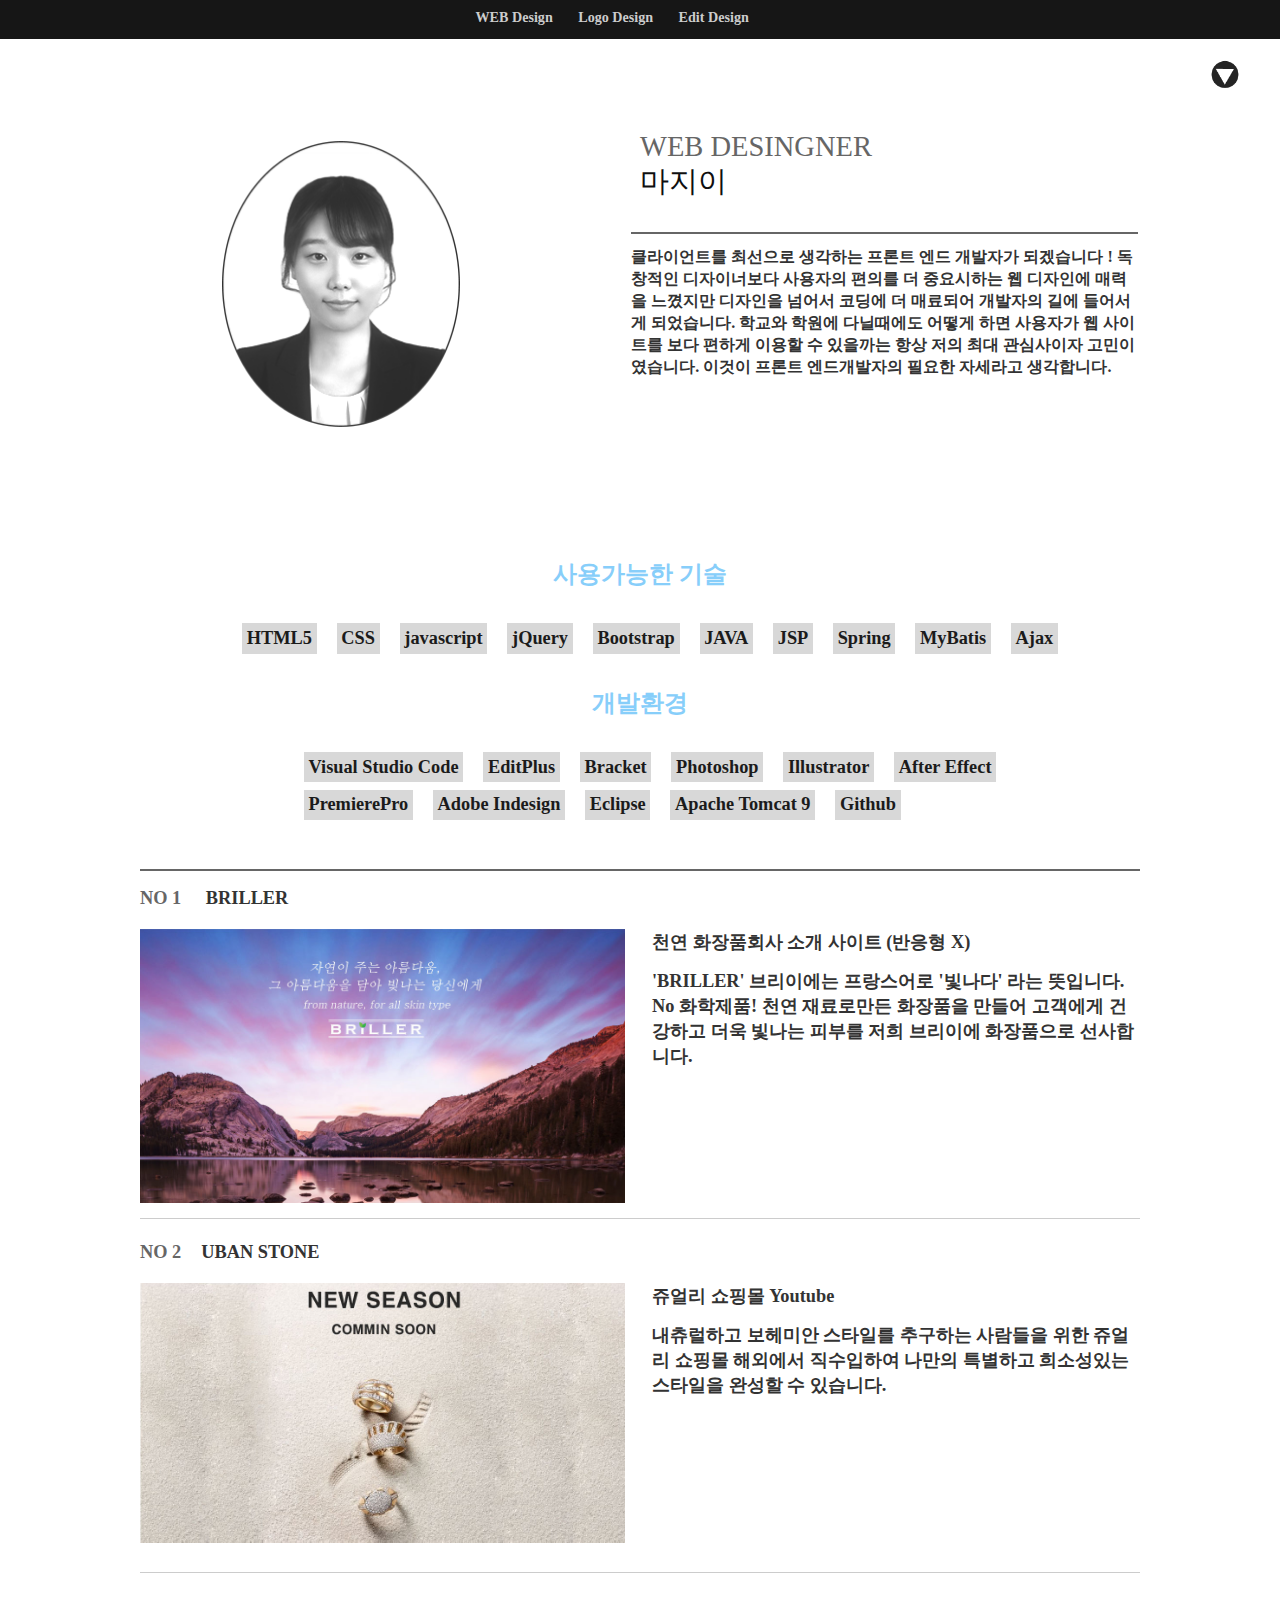
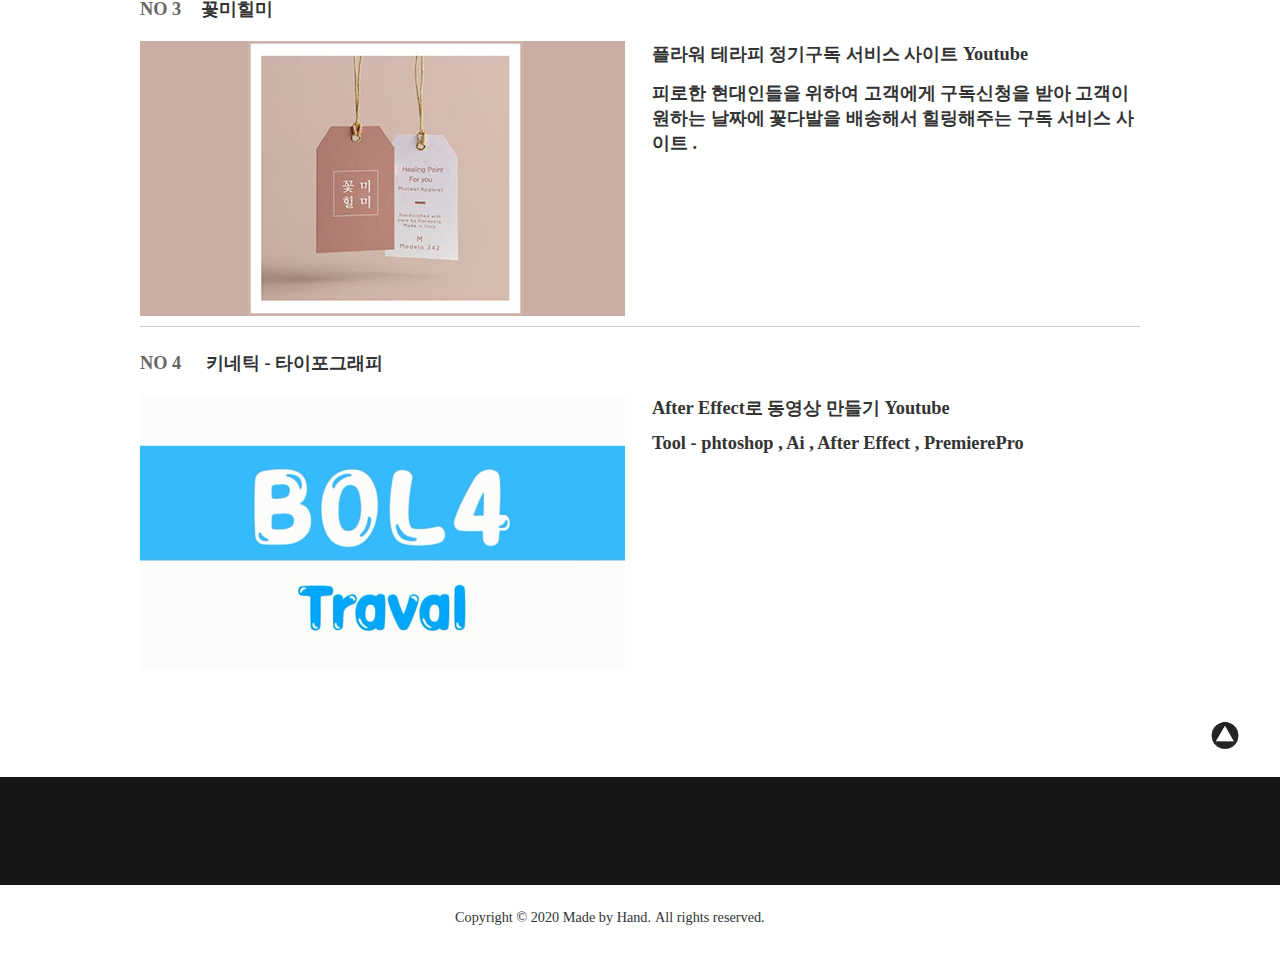
==== commit d39605b4: "edit_com" ====
--- a/index.html
+++ b/index.html
@@ -25,7 +25,7 @@
 <script src="http://thisismadebyhand.com/js/misc.js"></script>
 <script src="http://thisismadebyhand.com/js/respond.min.js"></script> -->
 
-<title> 항상 최선을 원하는 웹디자이너 , 마지이 </title> 
+<title> 프론트엔드 개발자 , 마지이 </title> 
 
 
  
@@ -79,14 +79,15 @@
 		 <iframe src="http://player.vimeo.com/video/66106900?title=0&amp;byline=0&amp;portrait=0&amp;color=f1f1ef" id="vimeo" width="1200" height="675" frameborder="0"></iframe>
 	    </div>   -->
 	    <div class="film-intro"> 
-		  <p> 
-
-			클라이언트를 최선으로 생각하는 웹 디자이너가 되겠습니다 !
+		  <p style="font-size: 0.8785em;"> 
+
+			클라이언트를 최선으로 생각하는 프론트 엔드 개발자가 되겠습니다 !
 			독창적인 디자이너보다 사용자의 편의를 더 중요시하는 웹 디자인에
-			매력을 느꼈습니다.
+			매력을 느꼈지만 디자인을 넘어서 코딩에 더 매료되어 개발자의 길에 들어서게 되었습니다.
 			학교와 학원에 다닐때에도 어떻게 하면 사용자가 웹 사이트를 보다 편하게
 			이용할 수 있을까는 항상 저의 최대 관심사이자 고민이였습니다.
-			
+			이것이 프론트 엔드개발자의 필요한 자세라고 생각합니다.
+
 		  </p>
 		      
 
--- a/portfolio/main.css
+++ b/portfolio/main.css
@@ -319,6 +319,8 @@
 			}
 
 
+			
+
 
 /*  ------------------------------------
 	 web.html
@@ -334,8 +336,8 @@
 	 이미지 가운데 정렬 
 -----------------------------------------*/
 
-#{ width: 100%; text-align: center; }
-#{ display: block; margin: 0px auto;}
+#edit{ width: 100%; text-align: center; }
+#edit img{ display: block; margin: 0px auto; padding-top: 2.5em;}
 
 
 /** ----------------------
@@ -400,6 +402,9 @@
 	.film-list-item h2.title { margin: 0; }
 
 
+    #edit img{ display: block; margin: 0px auto; width: 850px; height: 550px;}
+
+
 }
 /* ---- 
 	max-width 768px 
@@ -411,6 +416,10 @@
 	#footer .about-project p { width: 41.40625%; }
 	#footer .newsletter input[type="text"] {width: 60%;}
    
+
+	/* -----------------
+	로고 페이지 정렬 --------------
+	*/
 	#webLogo{ width: 100%; text-align: center;  display: none;  }  /* 크기 줄어들시 안보임 id 에 none 처리가 된다. 개별로는 XX*/
     #webLogo img{ 
 		  
@@ -422,7 +431,13 @@
 
 
 			#webLogo2{ width: 100%; text-align: center; display:inline-block;}		
-			#webLogo2 img{ width: 100%; text-align: center; display:inline-block;}  /* 자동으로 크기 조절 img - 600px 750px*/		
+			#webLogo2 img{ width: 100%; text-align: center; display:inline-block;}  /* 자동으로 크기 조절 img - 600px 750px*/	
+	
+			
+	/*   ---------------
+	edit 페이지 정렬 
+	----------------*/
+			#edit img{ display: block; margin: 0px auto; }
 	
 }
 /* ---- 
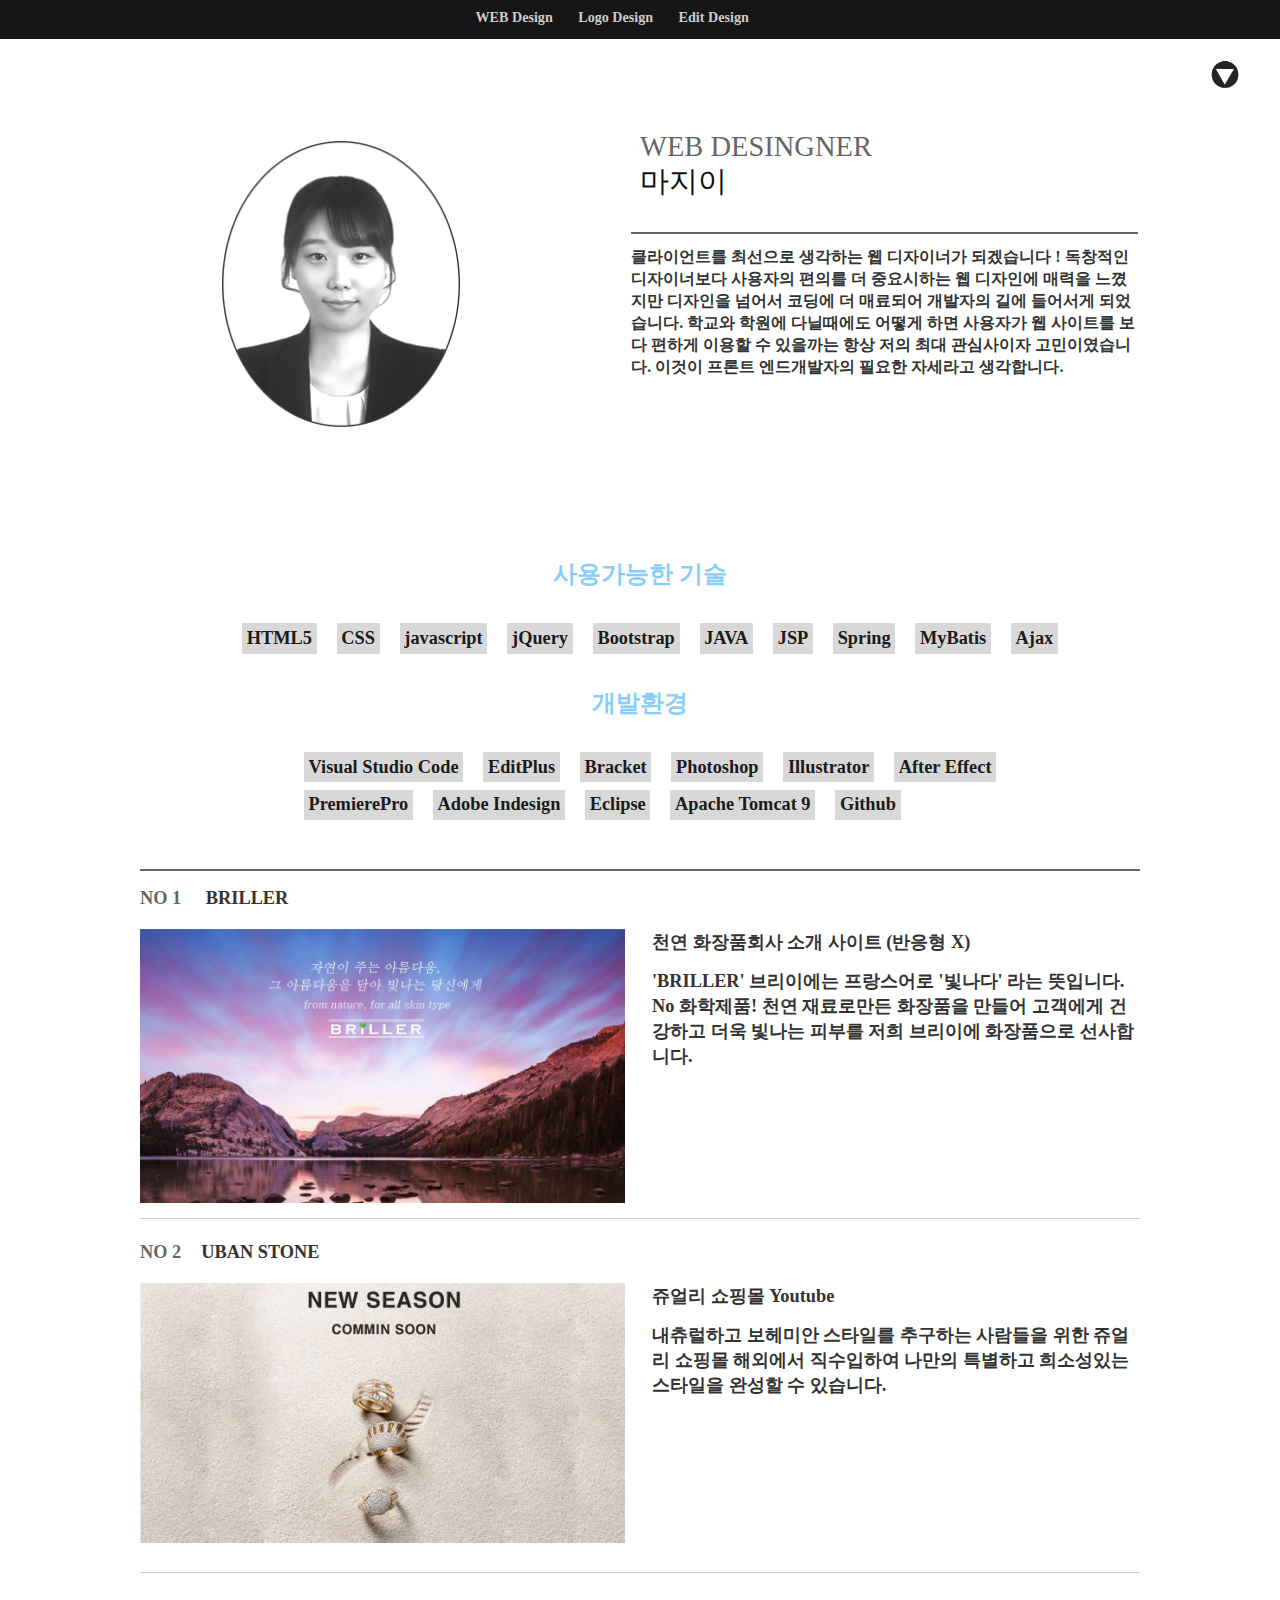
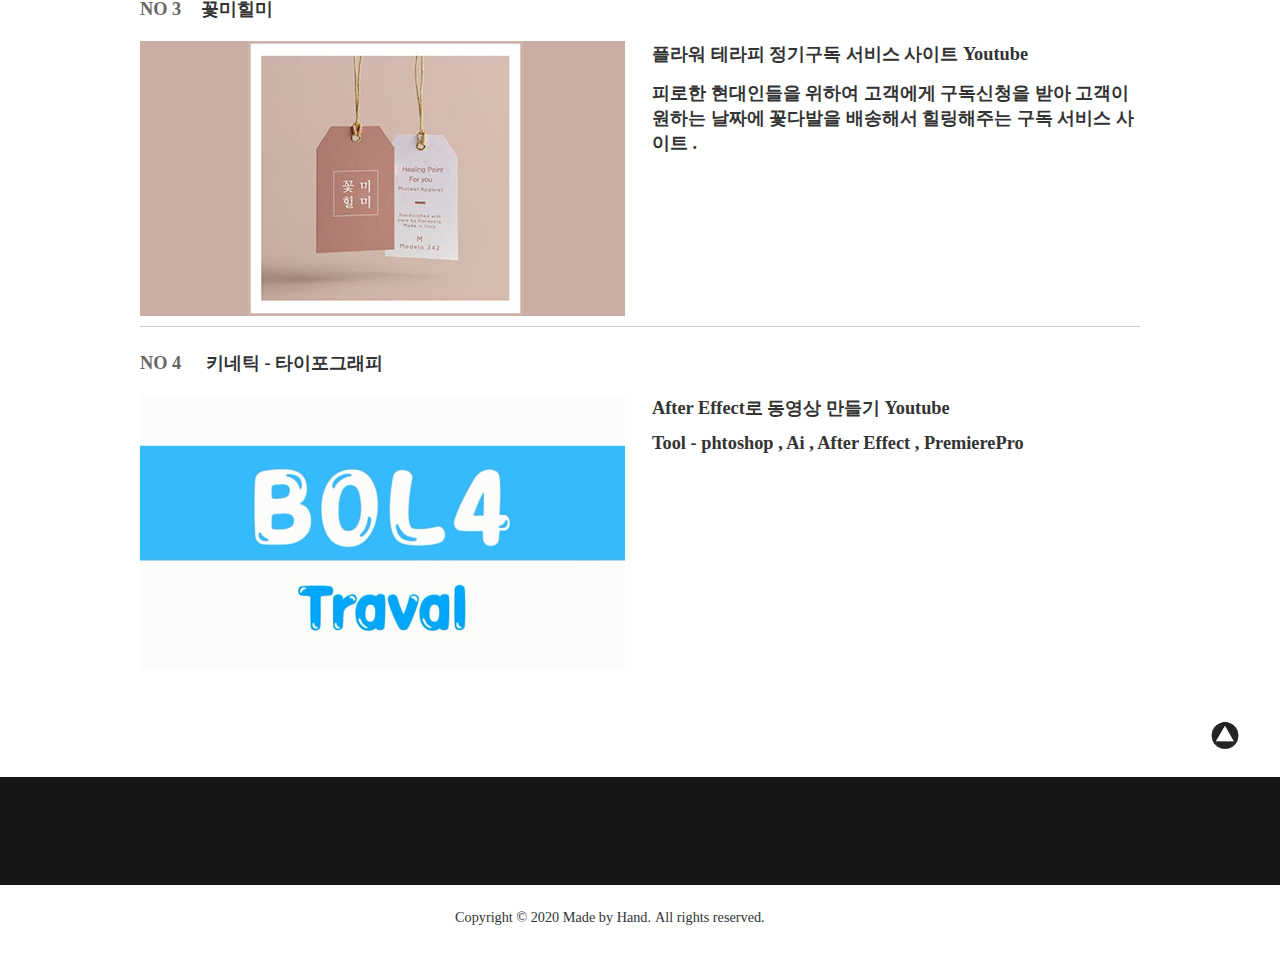
==== commit 3990a036: "modify" ====
--- a/index.html
+++ b/index.html
@@ -25,7 +25,7 @@
 <script src="http://thisismadebyhand.com/js/misc.js"></script>
 <script src="http://thisismadebyhand.com/js/respond.min.js"></script> -->
 
-<title> 프론트엔드 개발자 , 마지이 </title> 
+<title> 사용자를 위한 웹 디자이너, 마지이 </title> 
 
 
  
@@ -81,7 +81,7 @@
 	    <div class="film-intro"> 
 		  <p style="font-size: 0.8785em;"> 
 
-			클라이언트를 최선으로 생각하는 프론트 엔드 개발자가 되겠습니다 !
+			클라이언트를 최선으로 생각하는 웹 디자이너가 되겠습니다 !
 			독창적인 디자이너보다 사용자의 편의를 더 중요시하는 웹 디자인에
 			매력을 느꼈지만 디자인을 넘어서 코딩에 더 매료되어 개발자의 길에 들어서게 되었습니다.
 			학교와 학원에 다닐때에도 어떻게 하면 사용자가 웹 사이트를 보다 편하게
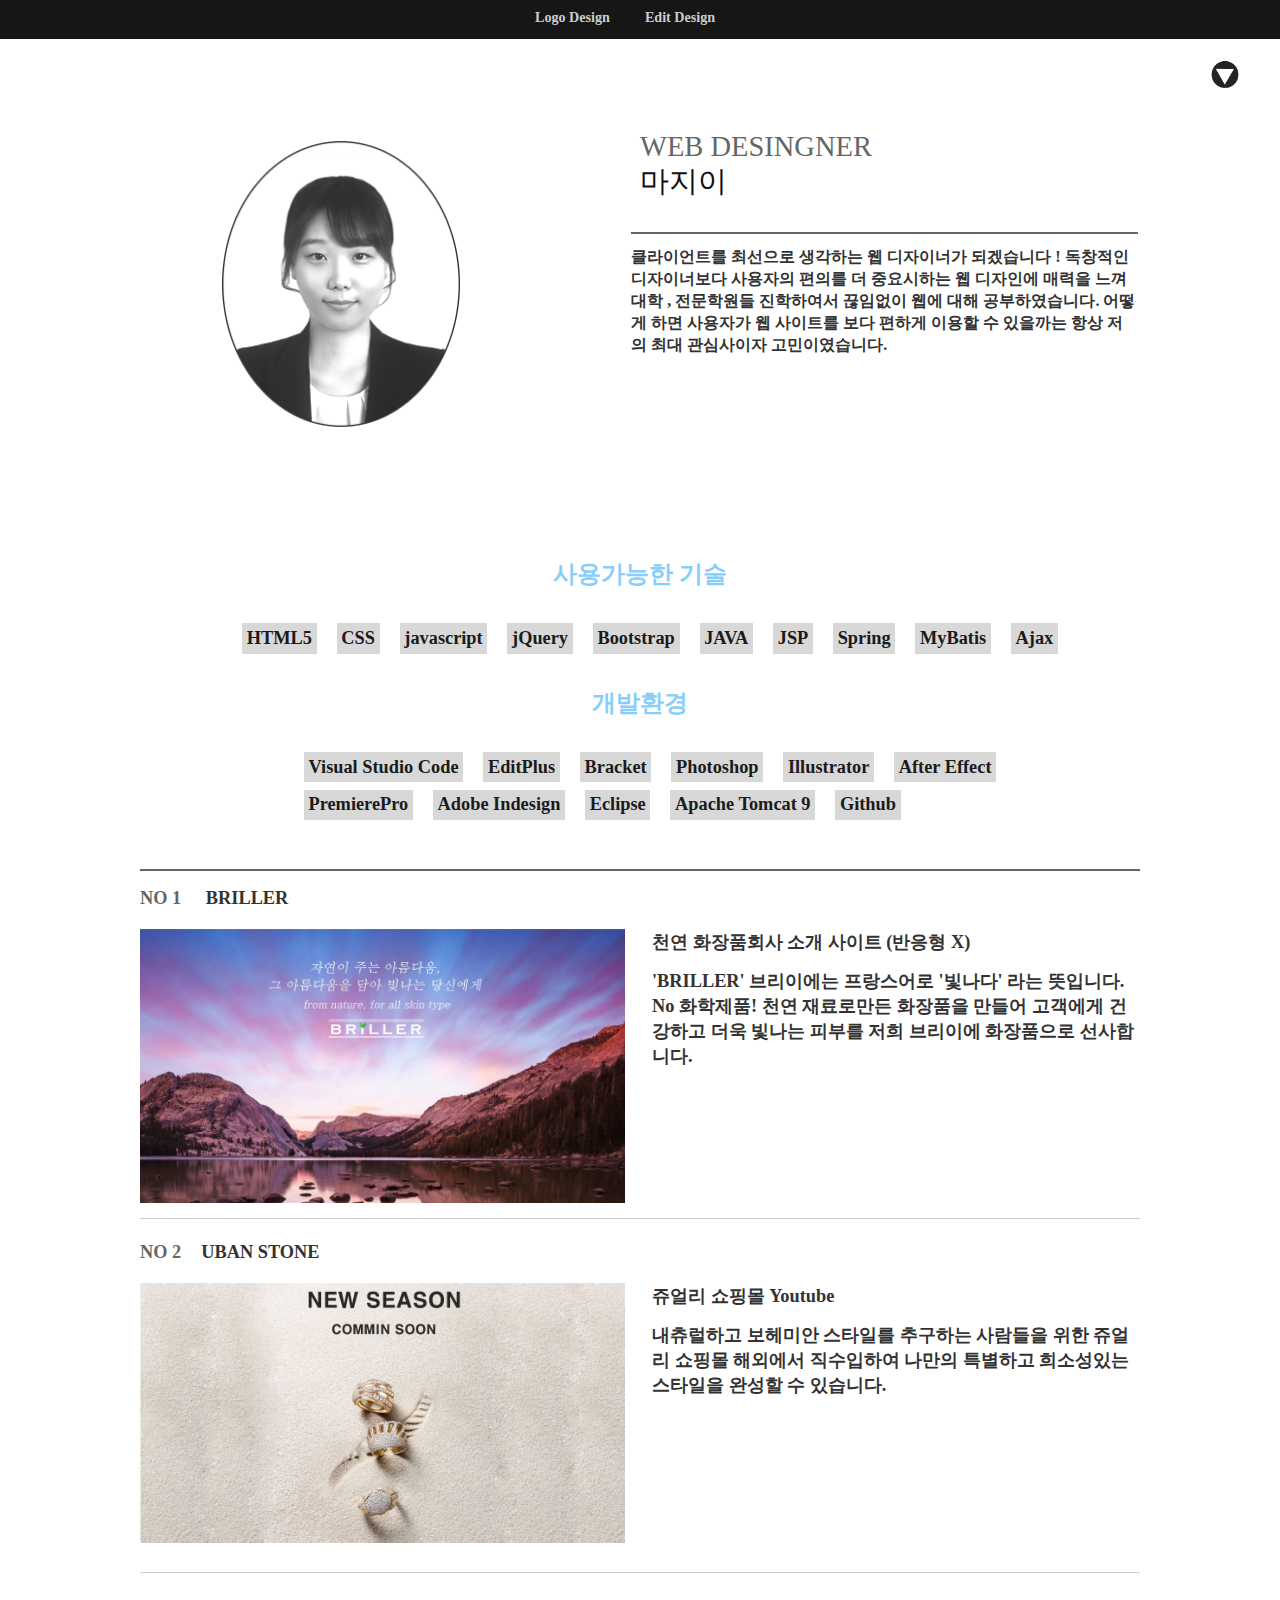
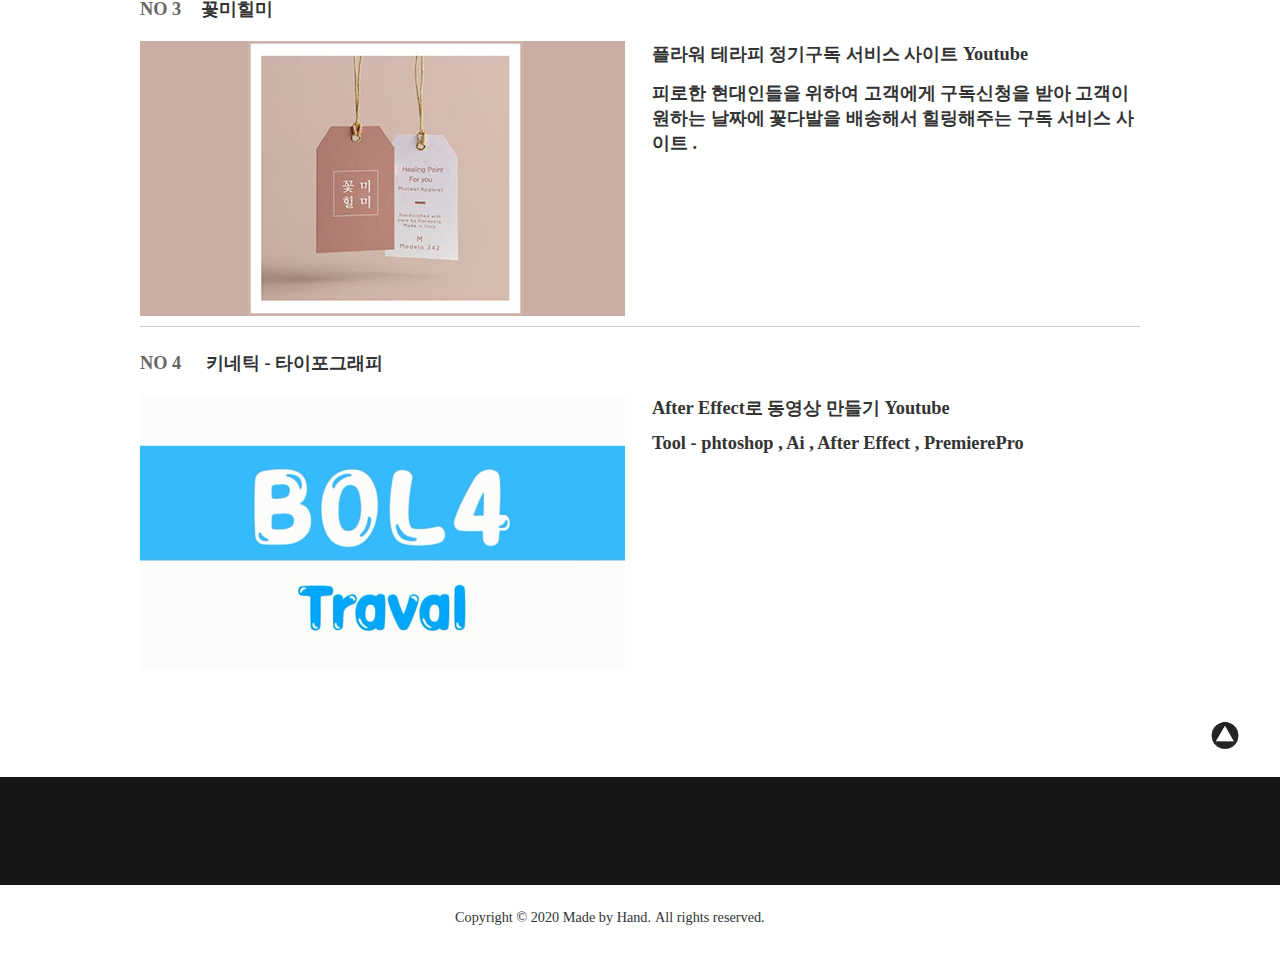
==== commit ba00df8a: "del_web" ====
--- a/index.html
+++ b/index.html
@@ -34,7 +34,7 @@
 <body>
 	<div id="nav"> 
 	    <ul>
-	    	<li class="current"><a href="file/web.html">WEB Design</a></li>
+	    	<!-- <li class="current"><a href="file/web.html">WEB Design</a></li> -->
 	    	<li class="current"><a href="file/logo.html">Logo Design</a></li>
 	    	<li class="current"><a href="file/edit.html">Edit Design</a></li>
 	    	
@@ -83,10 +83,10 @@
 
 			클라이언트를 최선으로 생각하는 웹 디자이너가 되겠습니다 !
 			독창적인 디자이너보다 사용자의 편의를 더 중요시하는 웹 디자인에
-			매력을 느꼈지만 디자인을 넘어서 코딩에 더 매료되어 개발자의 길에 들어서게 되었습니다.
-			학교와 학원에 다닐때에도 어떻게 하면 사용자가 웹 사이트를 보다 편하게
-			이용할 수 있을까는 항상 저의 최대 관심사이자 고민이였습니다.
-			이것이 프론트 엔드개발자의 필요한 자세라고 생각합니다.
+			매력을 느껴 대학 , 전문학원들 진학하여서 끊임없이 웹에 대해 공부하였습니다.
+			어떻게 하면 사용자가 웹 사이트를 보다 편하게 이용할 수 있을까는 
+			항상 저의 최대 관심사이자 고민이였습니다.
+			
 
 		  </p>
 		      
--- a/portfolio/nav.css
+++ b/portfolio/nav.css
@@ -11,7 +11,7 @@
    }
 #nav ul { 
     
-	width: 350px; /*ul a 텍스트 중앙 정렬 반응형 됨.*/
+	width: 250px; /*ul a 텍스트 중앙 정렬 반응형 됨.*/
 	margin: .375em auto; /* 숫자 늘리면 텍스트 바가 줄어든다. 왱??*/
 	color: #ccc; 
 	font: .856em "museo-sans-rounded-1", "museo-sans-rounded-2"; /*14px/16px*/
@@ -19,7 +19,7 @@
 }
 #nav ul li { min-width: 13.75%; 
              float: left;  /*문자 일렬로 나열*/
-             margin-left: 3%; /*문자사이 간격 li 간격*/
+             margin-left: 8%; /*문자사이 간격 li 간격*/
           
 }
 /* #nav ul li:after { content:'\002F'; } */  /* li  텍스터 뒤에 자동 / 붙이기*/
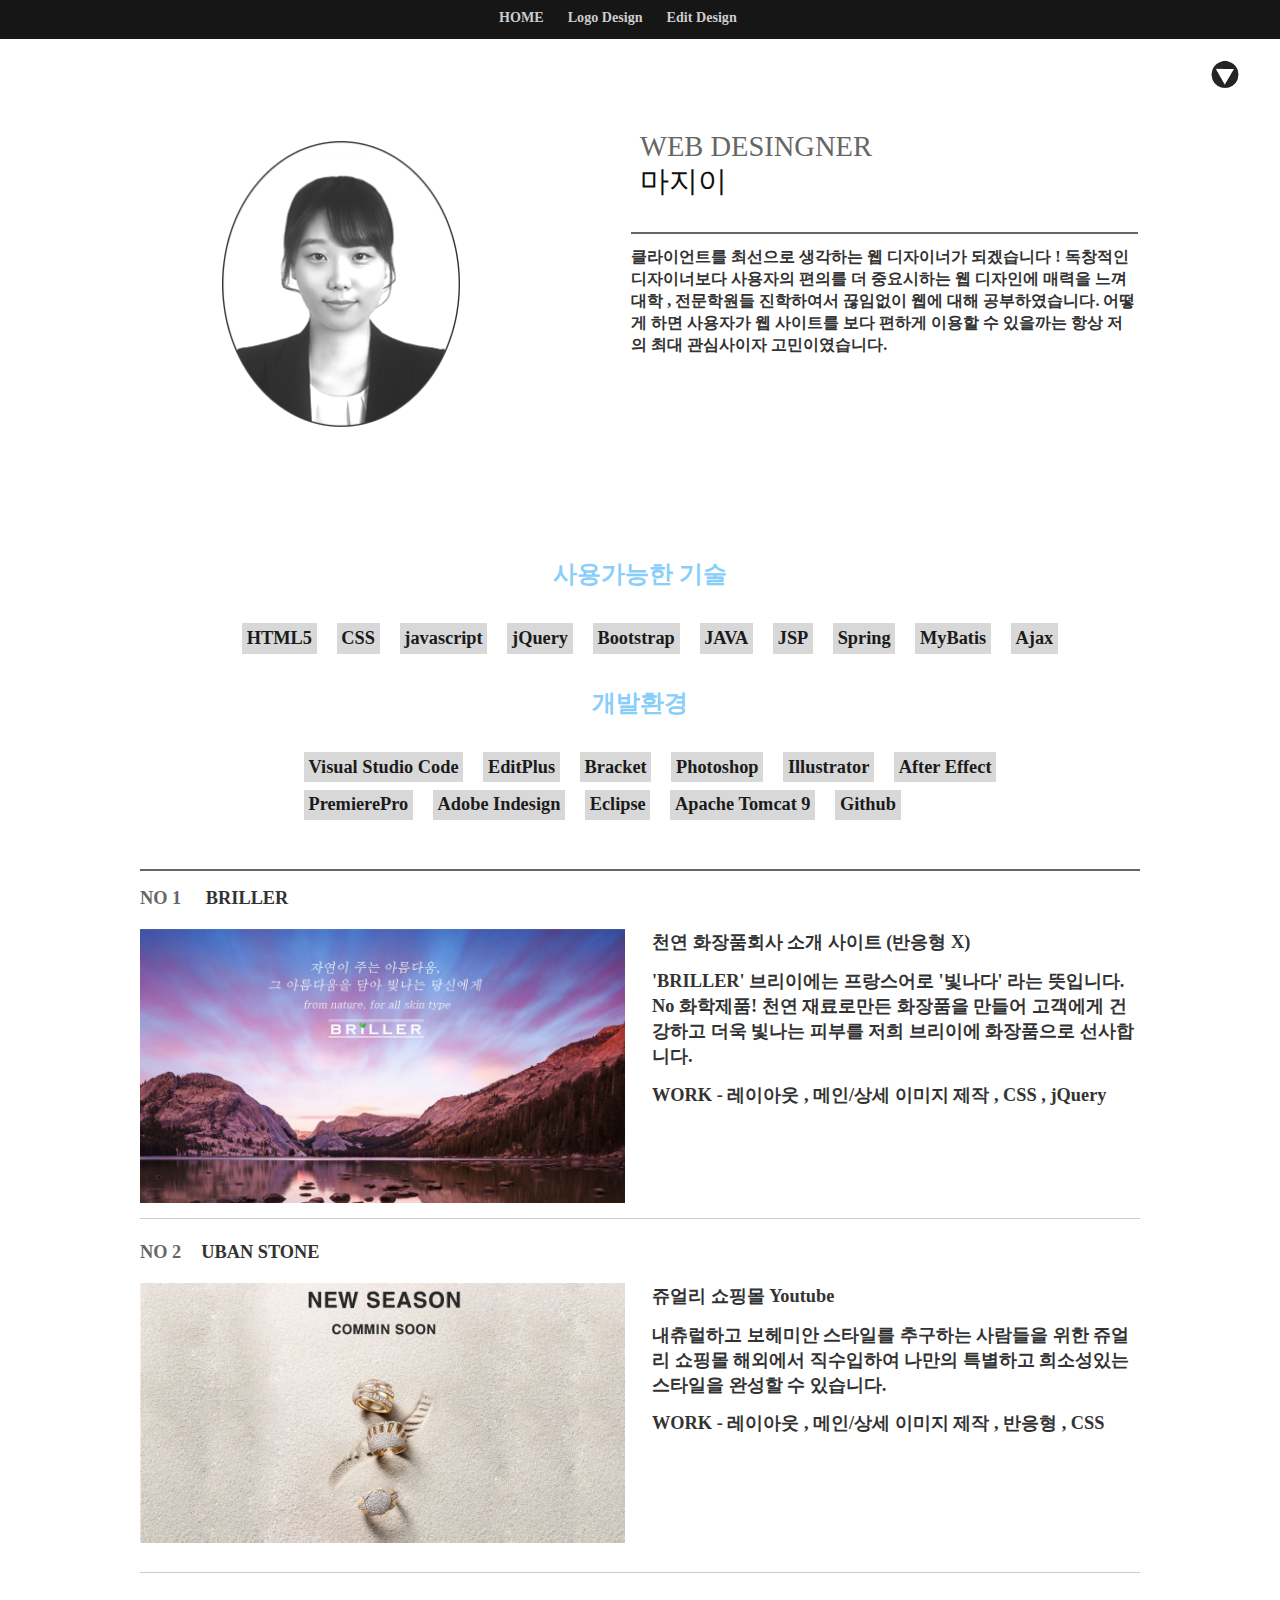
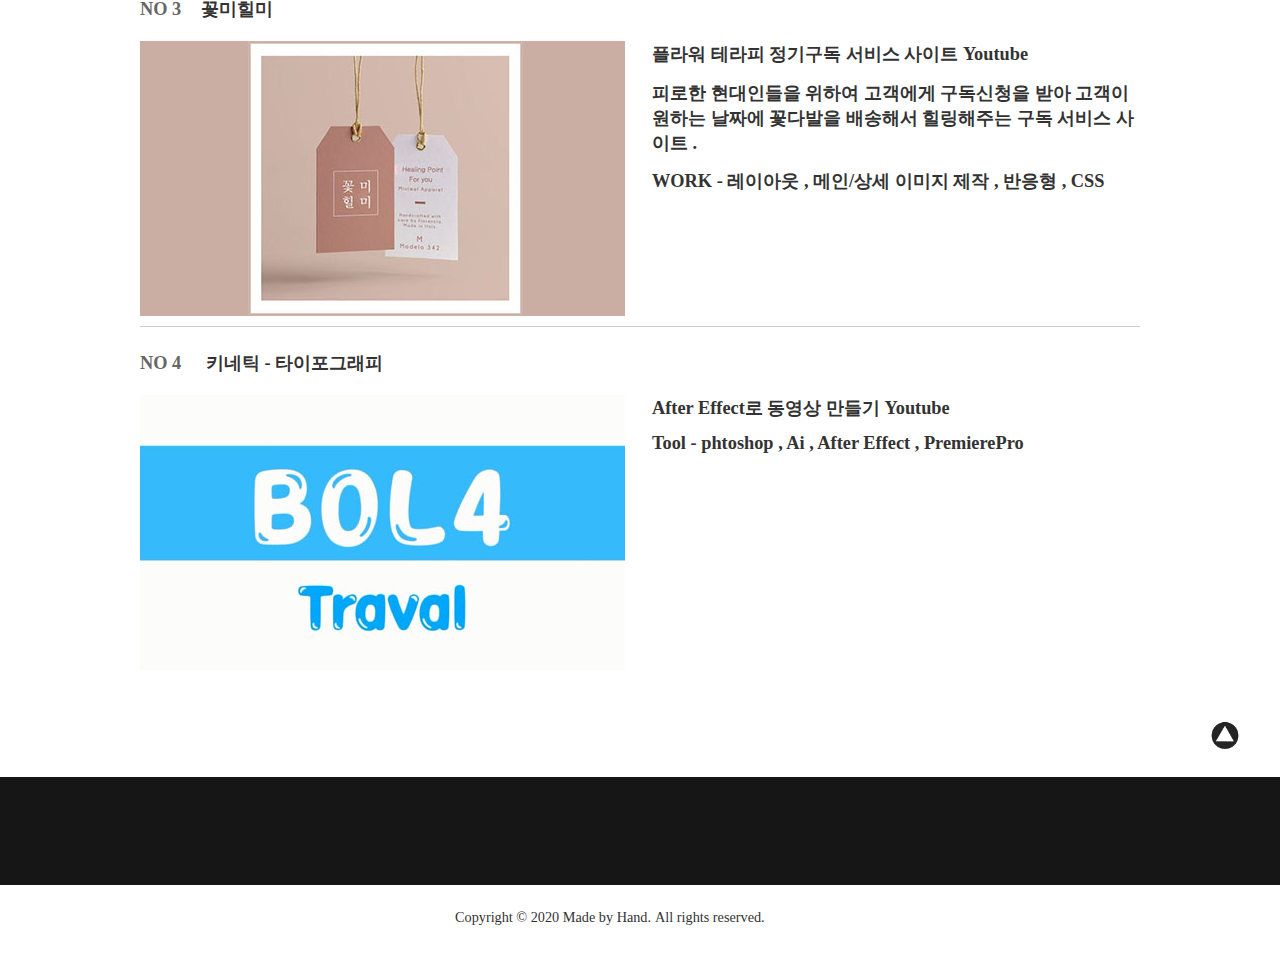
==== commit 81ca70f3: "complete" ====
--- a/index.html
+++ b/index.html
@@ -34,7 +34,7 @@
 <body>
 	<div id="nav"> 
 	    <ul>
-	    	<!-- <li class="current"><a href="file/web.html">WEB Design</a></li> -->
+	    	<li class="current"><a href="index.html">HOME</a></li> 
 	    	<li class="current"><a href="file/logo.html">Logo Design</a></li>
 	    	<li class="current"><a href="file/edit.html">Edit Design</a></li>
 	    	
@@ -158,7 +158,10 @@
                               <h4>천연 화장품회사 소개 사이트 (반응형 X)</h4>
 				  			  <p> 'BRILLER' 브리이에는 프랑스어로 '빛나다' 라는 뜻입니다. No 화학제품! 천연 재료로만든
                                   화장품을 만들어 고객에게 건강하고 더욱 빛나는 피부를 저희 브리이에 화장품으로 선사합니다.
-                              </p>
+							  </p>
+							  
+							  <p> WORK - 레이아웃 , 메인/상세 이미지 제작 , CSS , jQuery
+								 </p>
 								
 							</a> 
 						  </div><!--.film-desc-->
@@ -177,6 +180,8 @@
 				  			<p> 내츄럴하고 보헤미안 스타일를 추구하는 사람들을 위한 쥬얼리 쇼핑몰
                                 해외에서 직수입하여 나만의 특별하고 희소성있는 스타일을 완성할 수 있습니다.
 							  </p>
+							  <p> WORK - 레이아웃 , 메인/상세 이미지 제작 , 반응형 , CSS 
+								 </p>
 							  <!-- <p>
 						      WORK 
 							 <br>- 기여도 100% 
@@ -201,7 +206,8 @@
                             <p>  피로한 현대인들을 위하여 고객에게 구독신청을 받아
                                 고객이 원하는 날짜에 꽃다발을 배송해서 힐링해주는
                                 구독 서비스 사이트 .
-                            </p>
+							</p>
+							<p> WORK - 레이아웃 , 메인/상세 이미지 제작 , 반응형 , CSS  </p>
 						 <!-- WORK 
 						 <br> - 기여도 30% 
                              <br>      - 로고 제작 , 레이아웃 제작, 메인 페이지, 상세페이지 이미지 제작
@@ -224,7 +230,8 @@
                   
 				  		<div class="film-desc">
                             <h4> After Effect로 동영상 만들기 Youtube</h4>
-                       <p>Tool -  phtoshop , Ai , After Effect , PremierePro</p>
+					   <p>Tool -  phtoshop , Ai , After Effect , PremierePro</p>
+					   
                           <!-- <p> 
 							  WORK 
 							  <br> - 기여도 100% 
@@ -263,6 +270,8 @@
   
 
 		<div id="footer"> 
+
+		
 	
 		
 		</div><!--.newsletter-->
--- a/portfolio/main.css
+++ b/portfolio/main.css
@@ -312,11 +312,20 @@
 #homebtn{ padding-bottom: 2em;}
 
 #webLogo{ width: 100%; text-align: center; }
+#webLogo h1{ padding-bottom: 3em; }
+#webLogo p{  color: #fff; font-size: 1.5em ;   }
+.pp{ background-color: #333 ; width: 250px; height: 40px; margin: 0 auto;}
 #webLogo2{ width: 100%; text-align: center; display: none;}
+#webLogo2 h1{ padding-bottom: 3em; }
+#webLogo2 p{  color: #fff; font-size: 1.5em ; }
 #webLogo img{ display: inline-block; 
 			  margin: 0 auto; 
 			  padding-top: 3em; 
+			  padding-bottom: 5em;
 			}
+
+#webLogo2 img {  padding-top: 3em; 
+	padding-bottom: 5em;}			
 
 
 			
@@ -337,7 +346,9 @@
 -----------------------------------------*/
 
 #edit{ width: 100%; text-align: center; }
-#edit img{ display: block; margin: 0px auto; padding-top: 2.5em;}
+#edit p{ color: #fff; font-size: 1.5em ;}
+#edit img{ display: block; margin: 0px auto; padding-top: 2.5em; padding-bottom: 5em;}
+
 
 
 /** ----------------------
@@ -501,7 +512,7 @@
 		min-height: 470px; 
 		margin: .75em 0;
 		border-bottom: 1px solid #ccc; 
-		padding-bottom: 24px; 
+		padding-bottom: 3em; 
 		border-top: none; 
 	}
 	.film-list-item { margin: 0 0 12px 0; height: 18.1481481em; /* 490px/27px */ }
--- a/portfolio/nav.css
+++ b/portfolio/nav.css
@@ -11,7 +11,7 @@
    }
 #nav ul { 
     
-	width: 250px; /*ul a 텍스트 중앙 정렬 반응형 됨.*/
+	width: 300px; /*ul a 텍스트 중앙 정렬 반응형 됨.*/
 	margin: .375em auto; /* 숫자 늘리면 텍스트 바가 줄어든다. 왱??*/
 	color: #ccc; 
 	font: .856em "museo-sans-rounded-1", "museo-sans-rounded-2"; /*14px/16px*/
@@ -19,7 +19,7 @@
 }
 #nav ul li { min-width: 13.75%; 
              float: left;  /*문자 일렬로 나열*/
-             margin-left: 8%; /*문자사이 간격 li 간격*/
+             margin-left: 3%; /*문자사이 간격 li 간격*/
           
 }
 /* #nav ul li:after { content:'\002F'; } */  /* li  텍스터 뒤에 자동 / 붙이기*/
